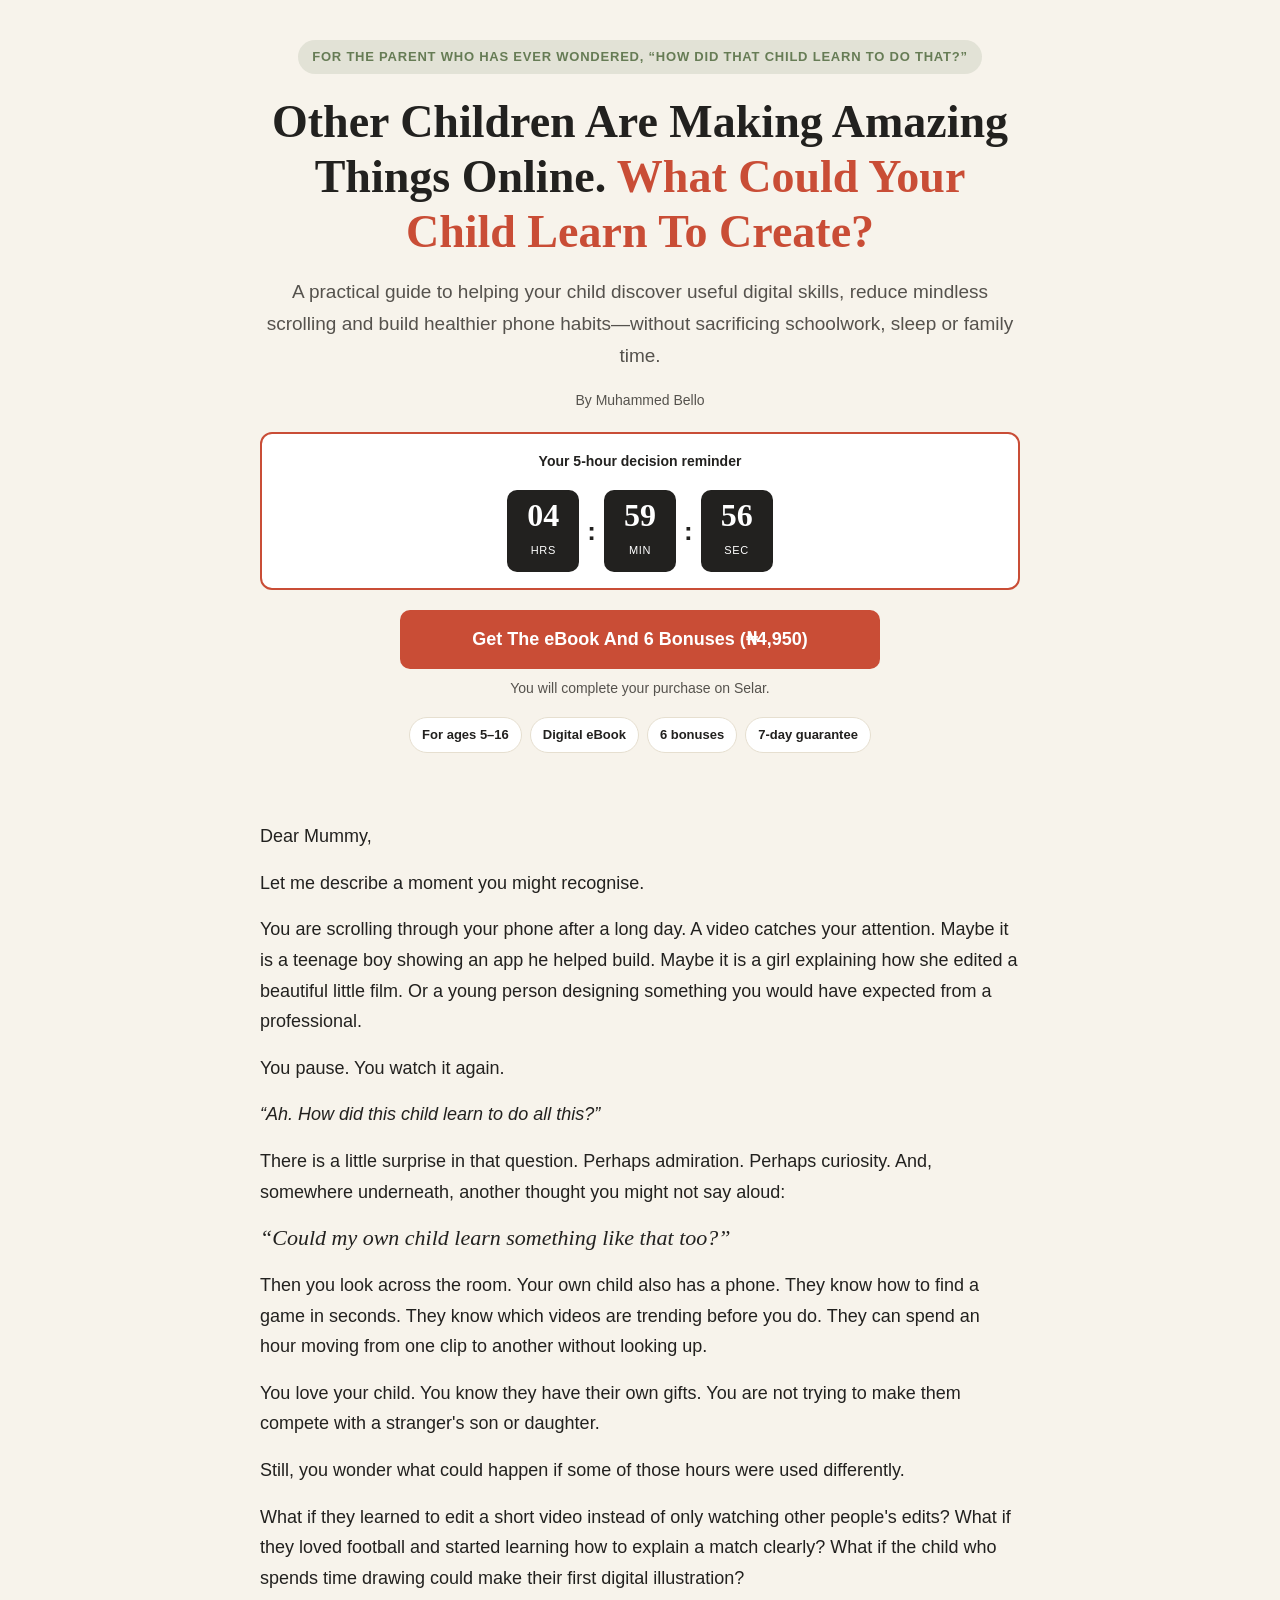
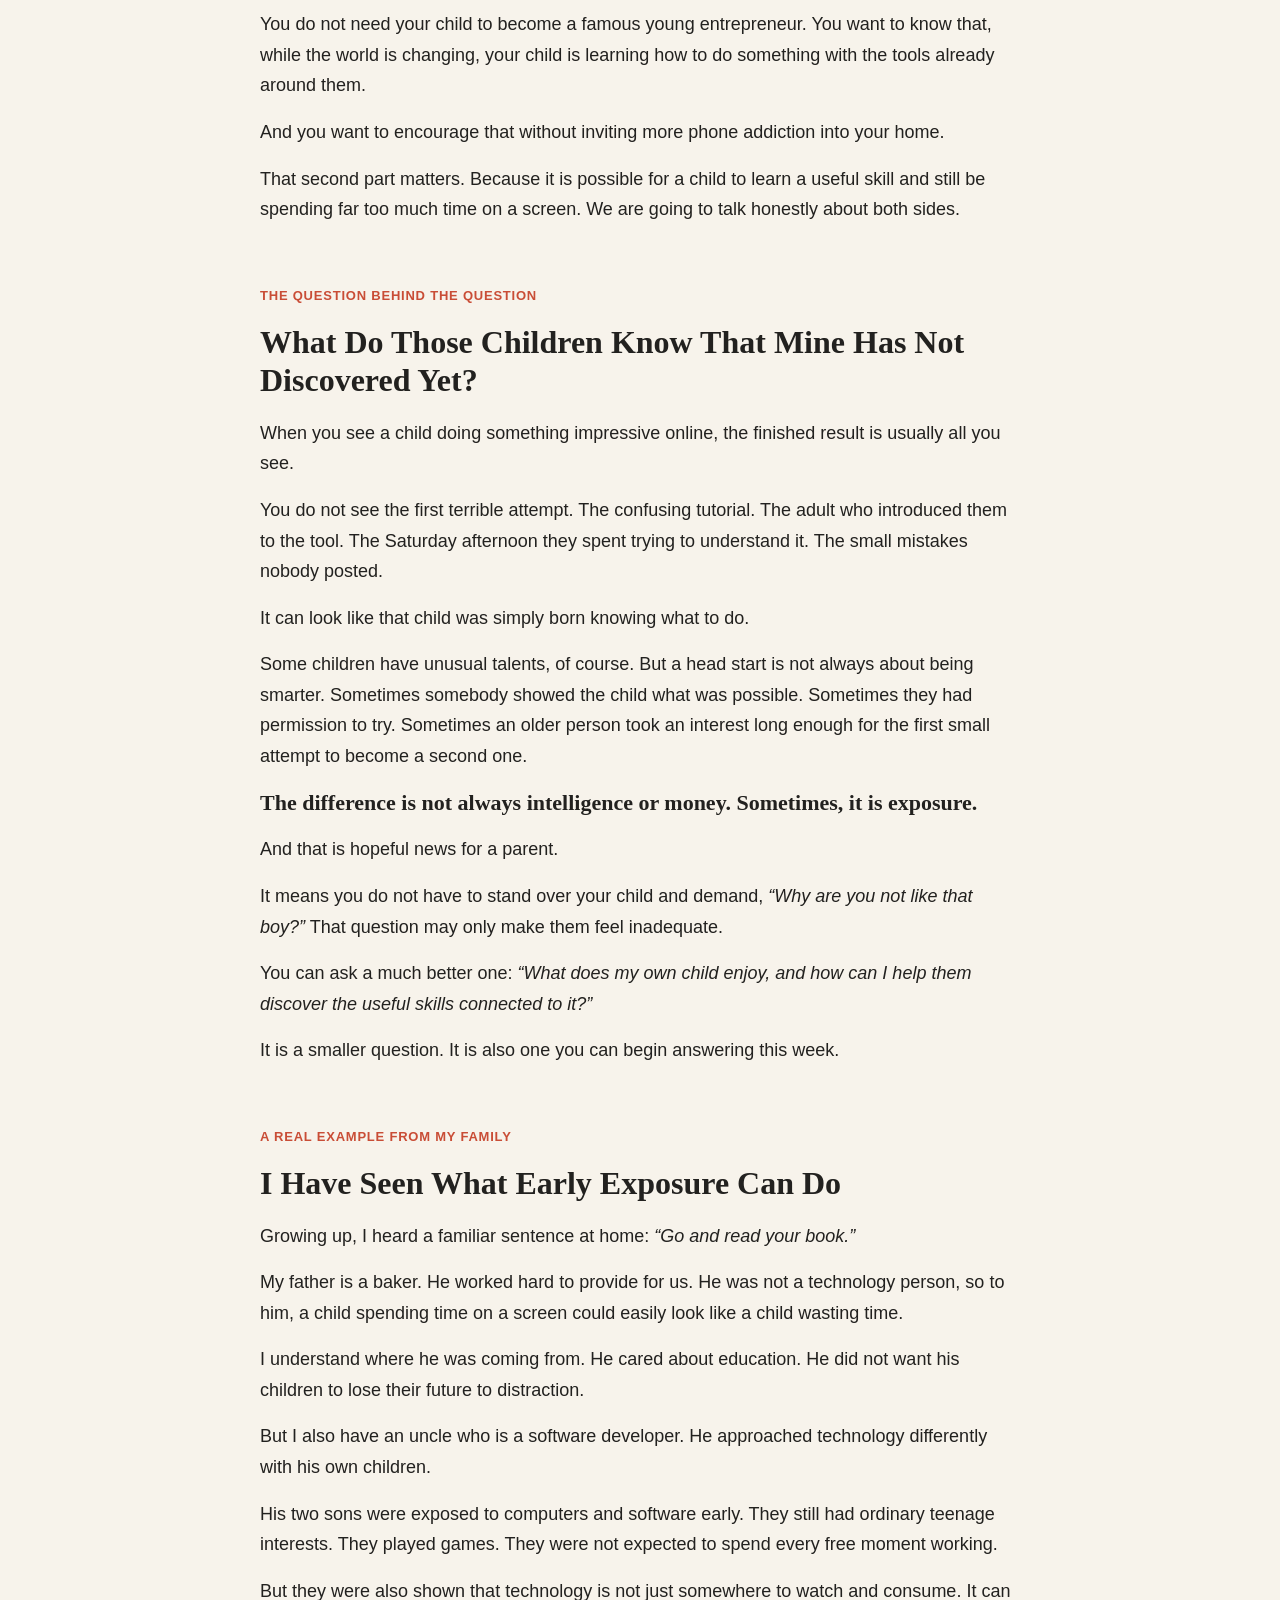
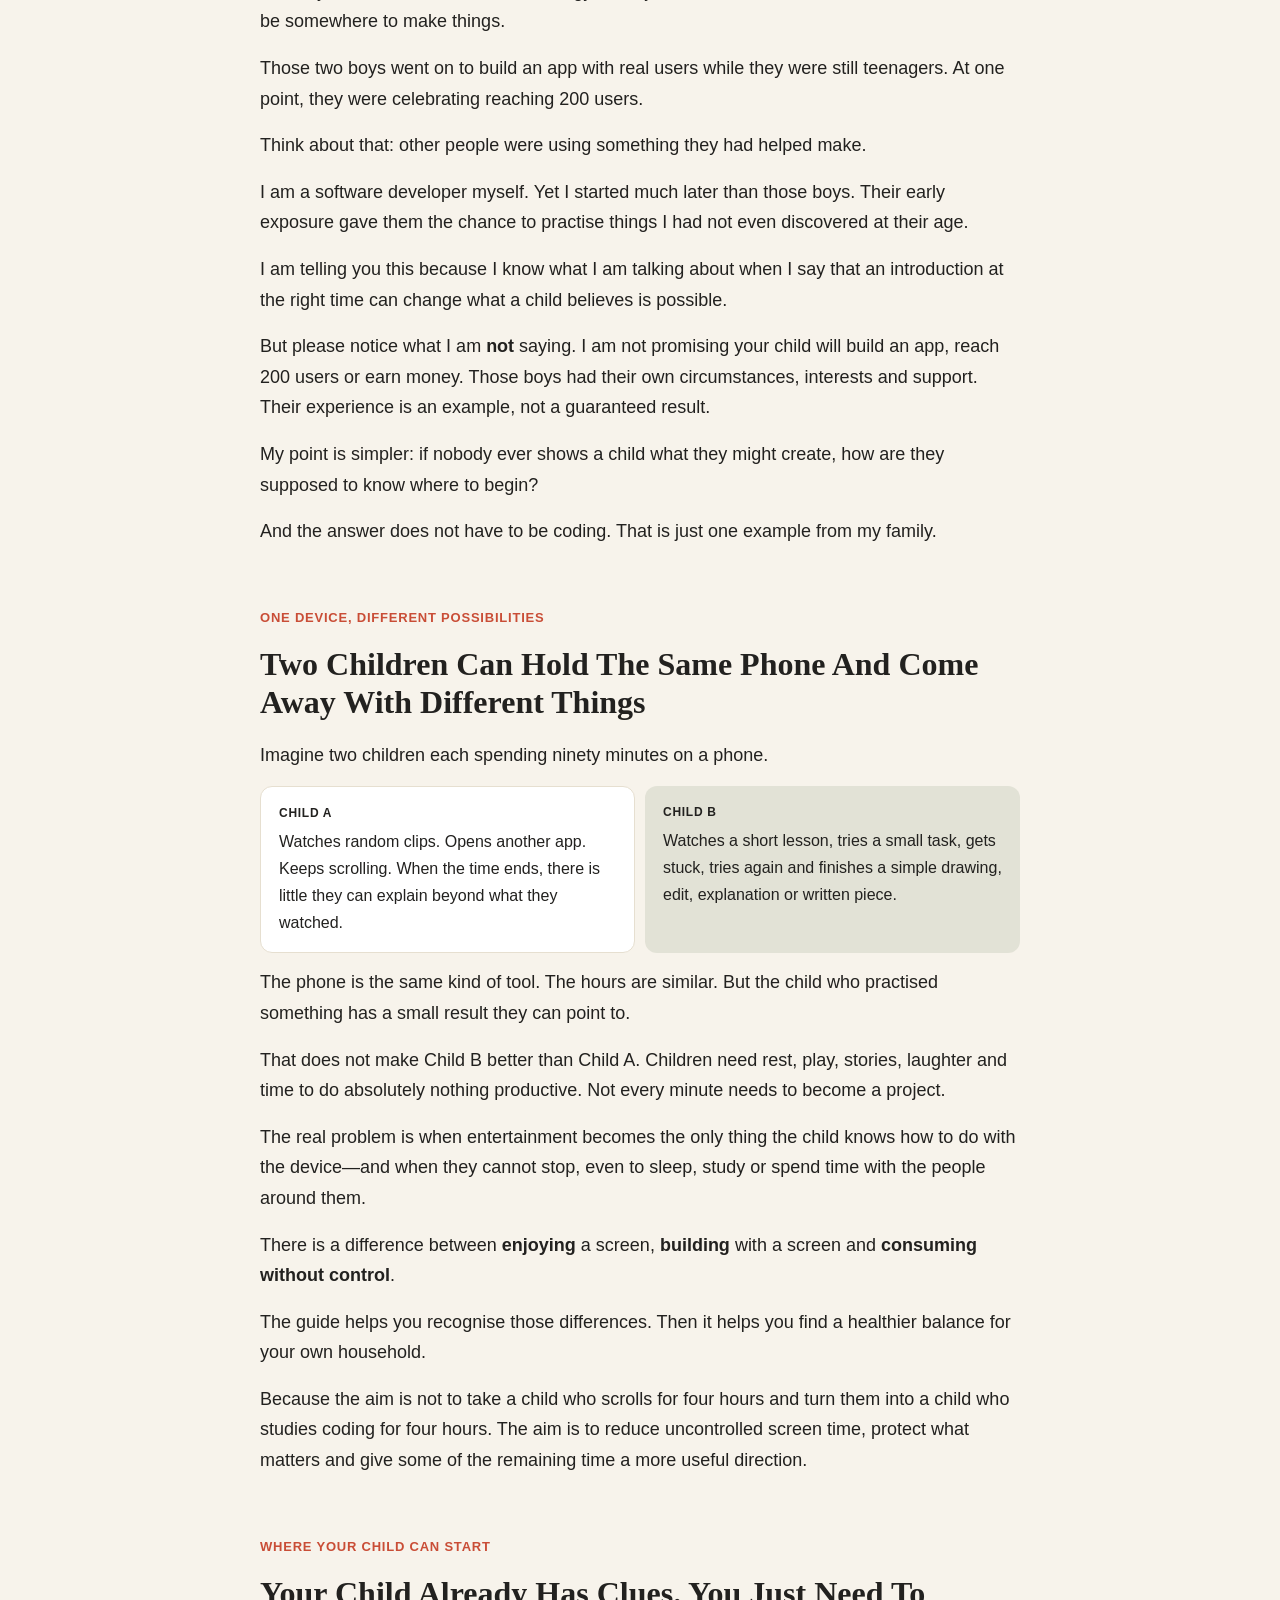
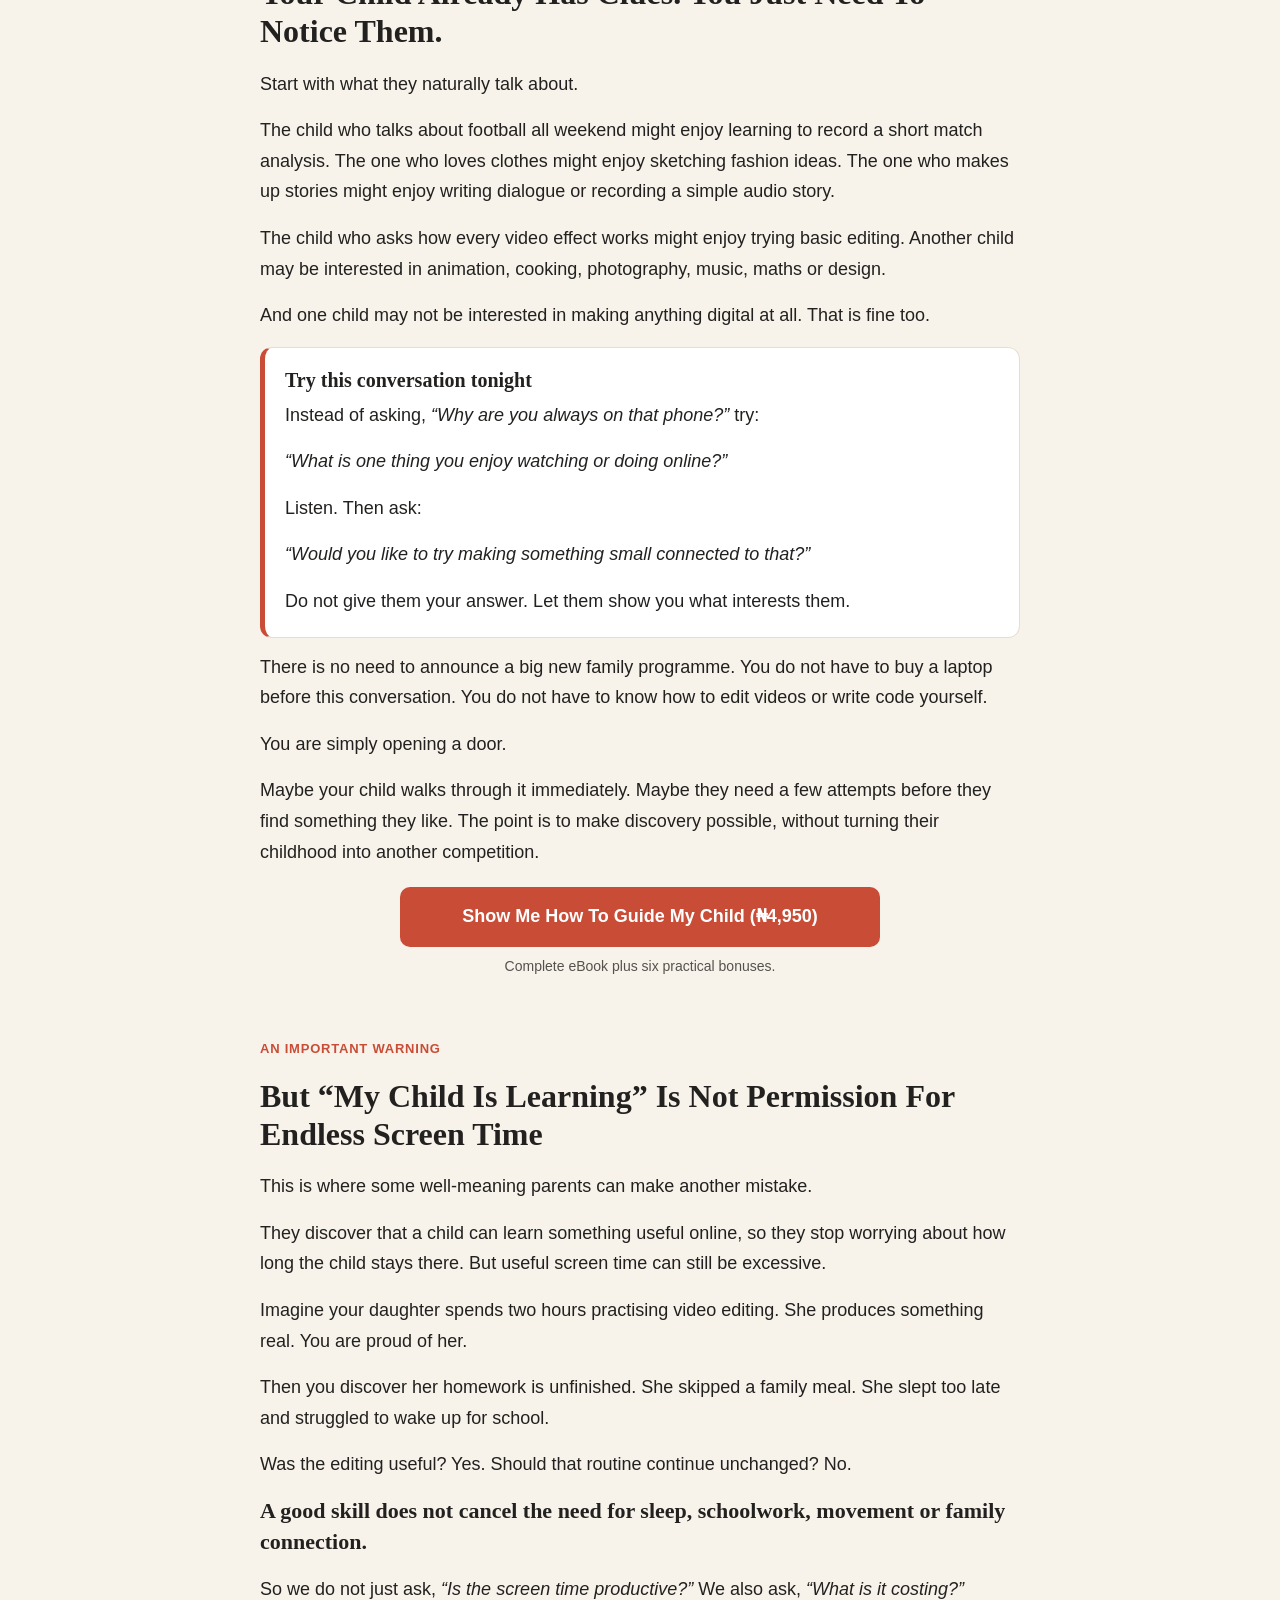
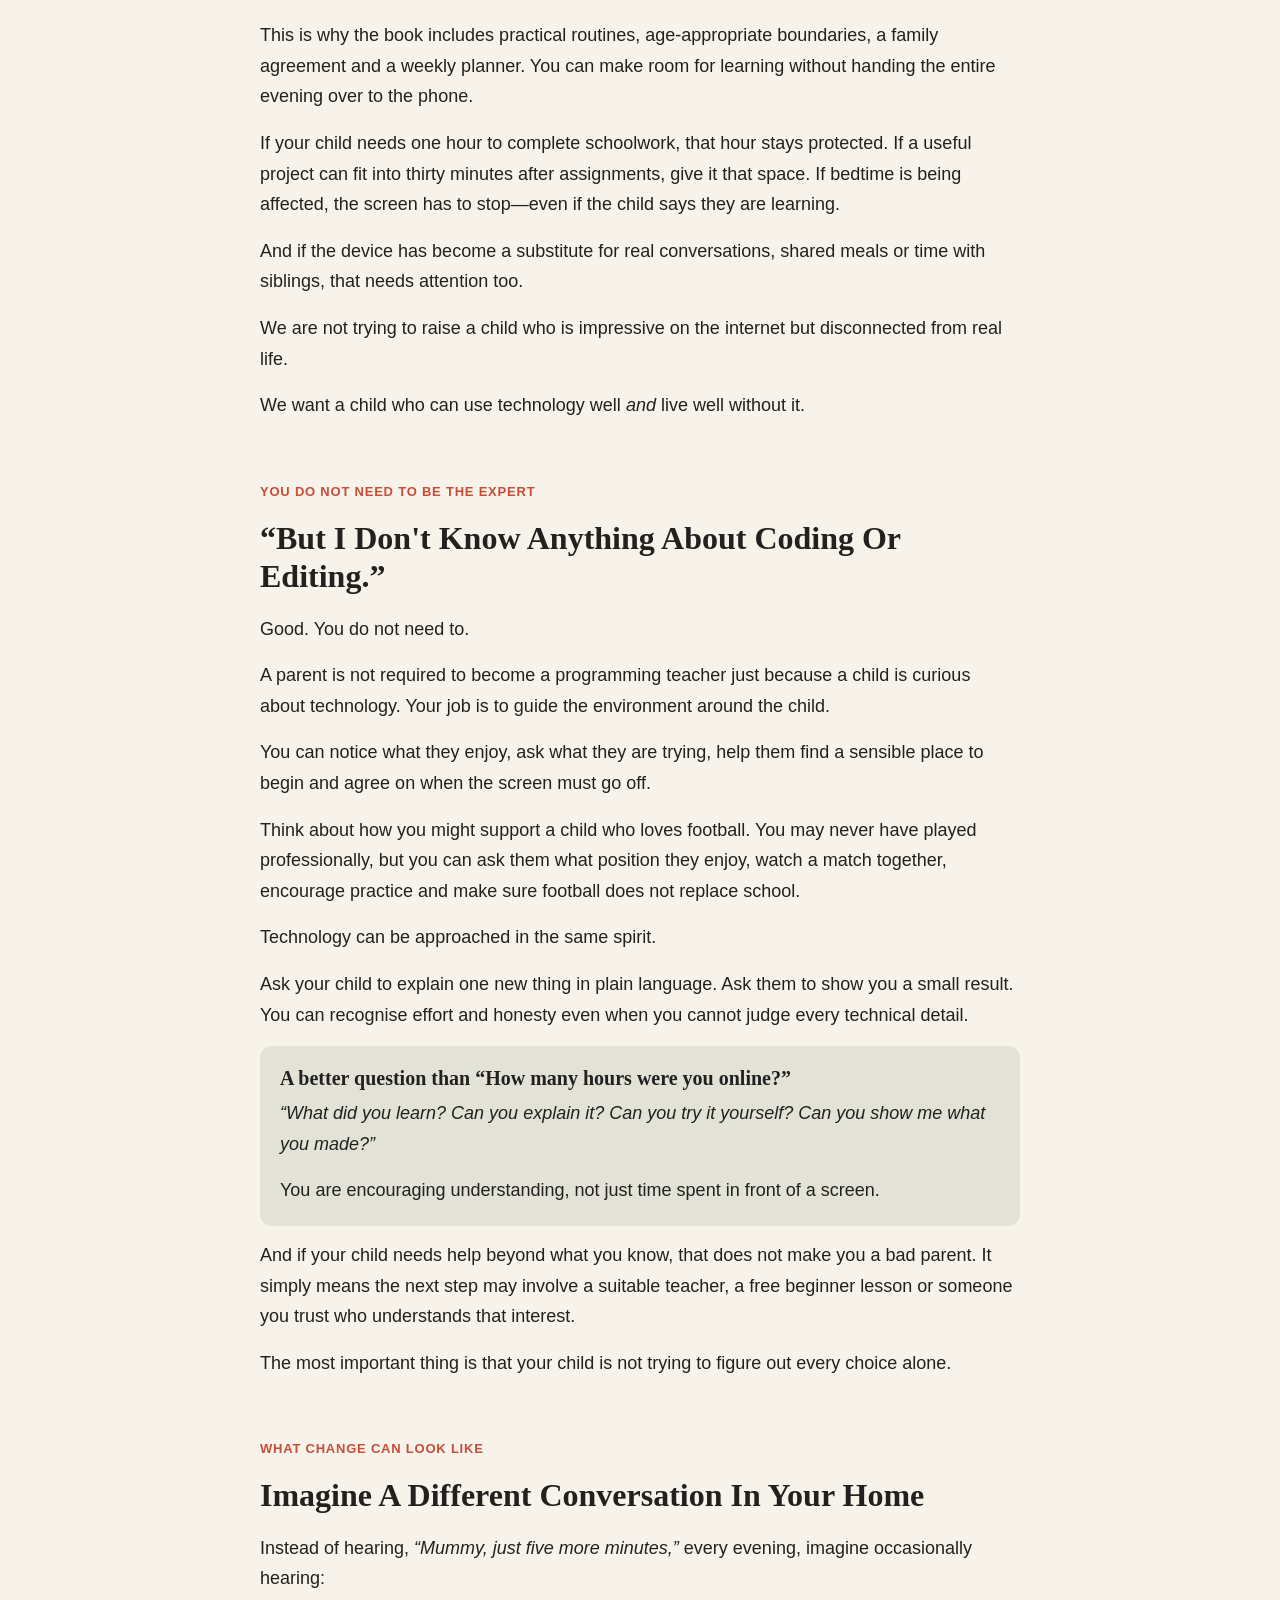
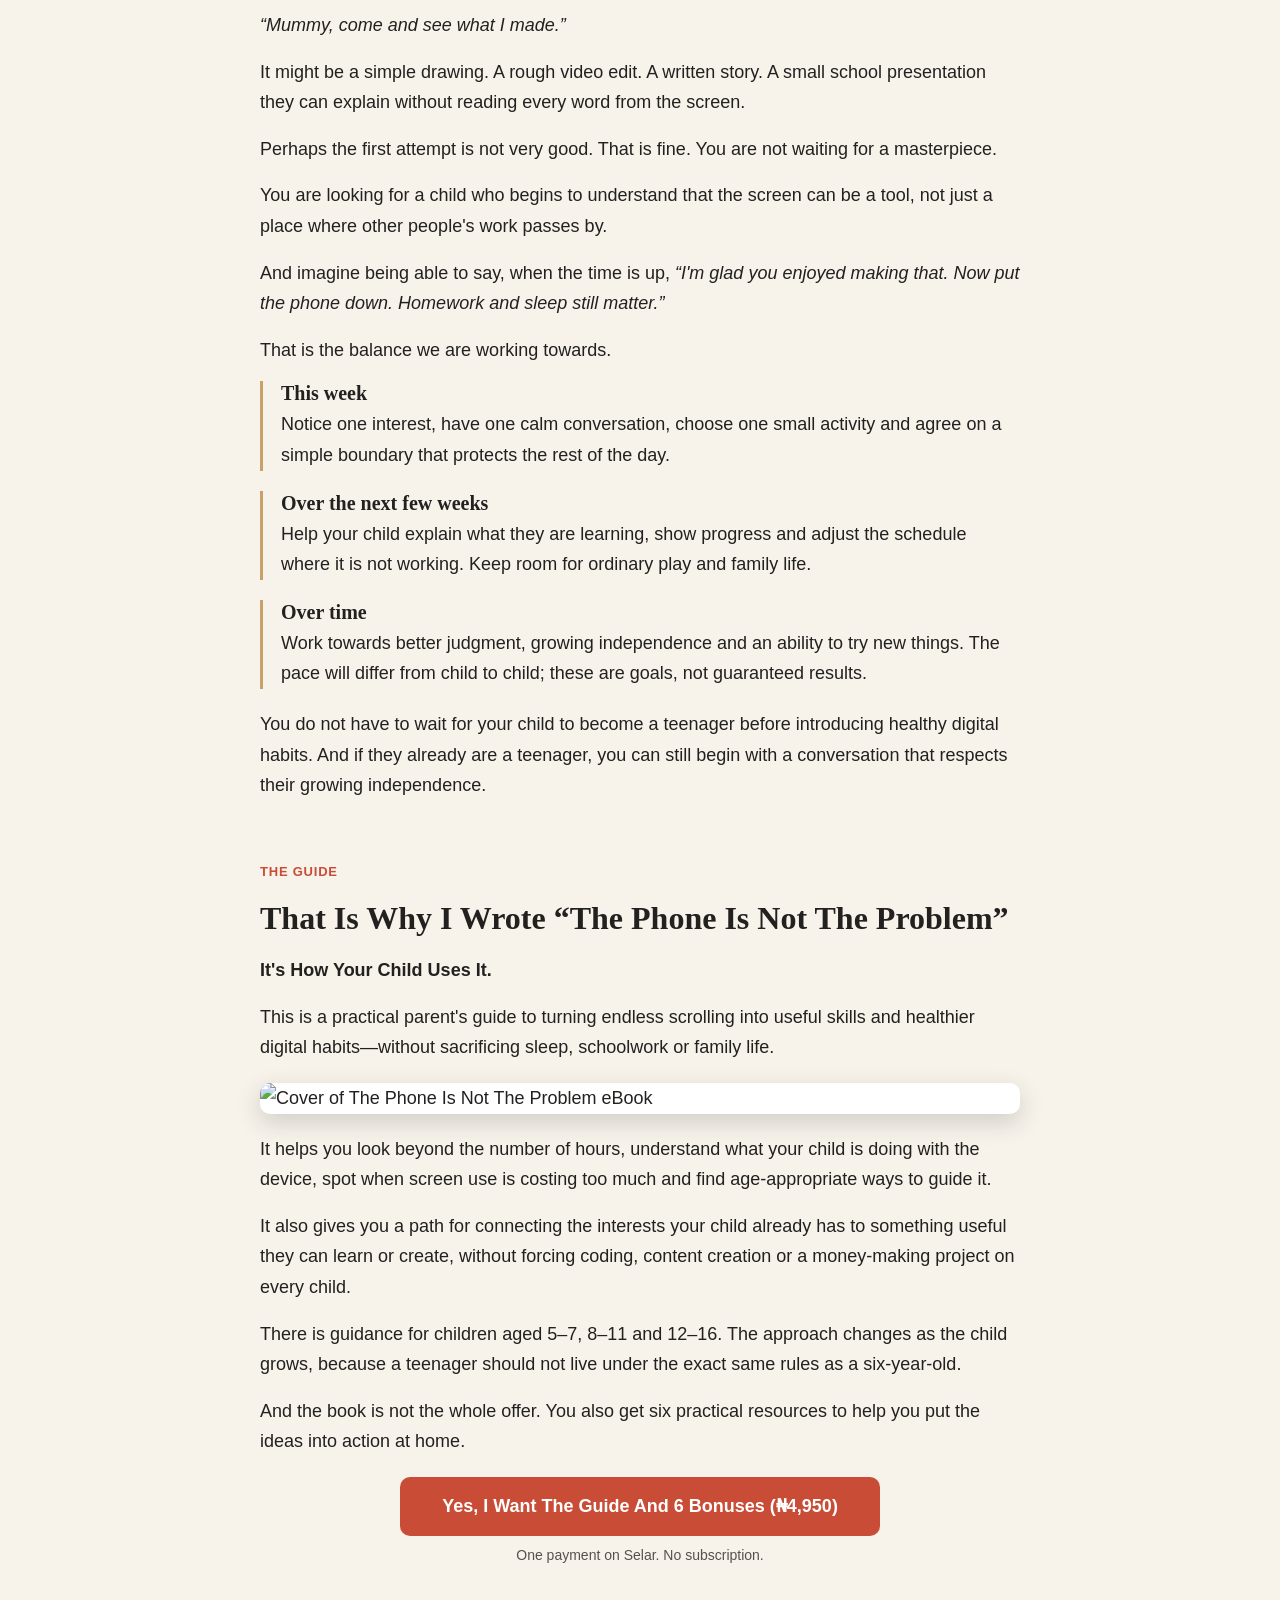
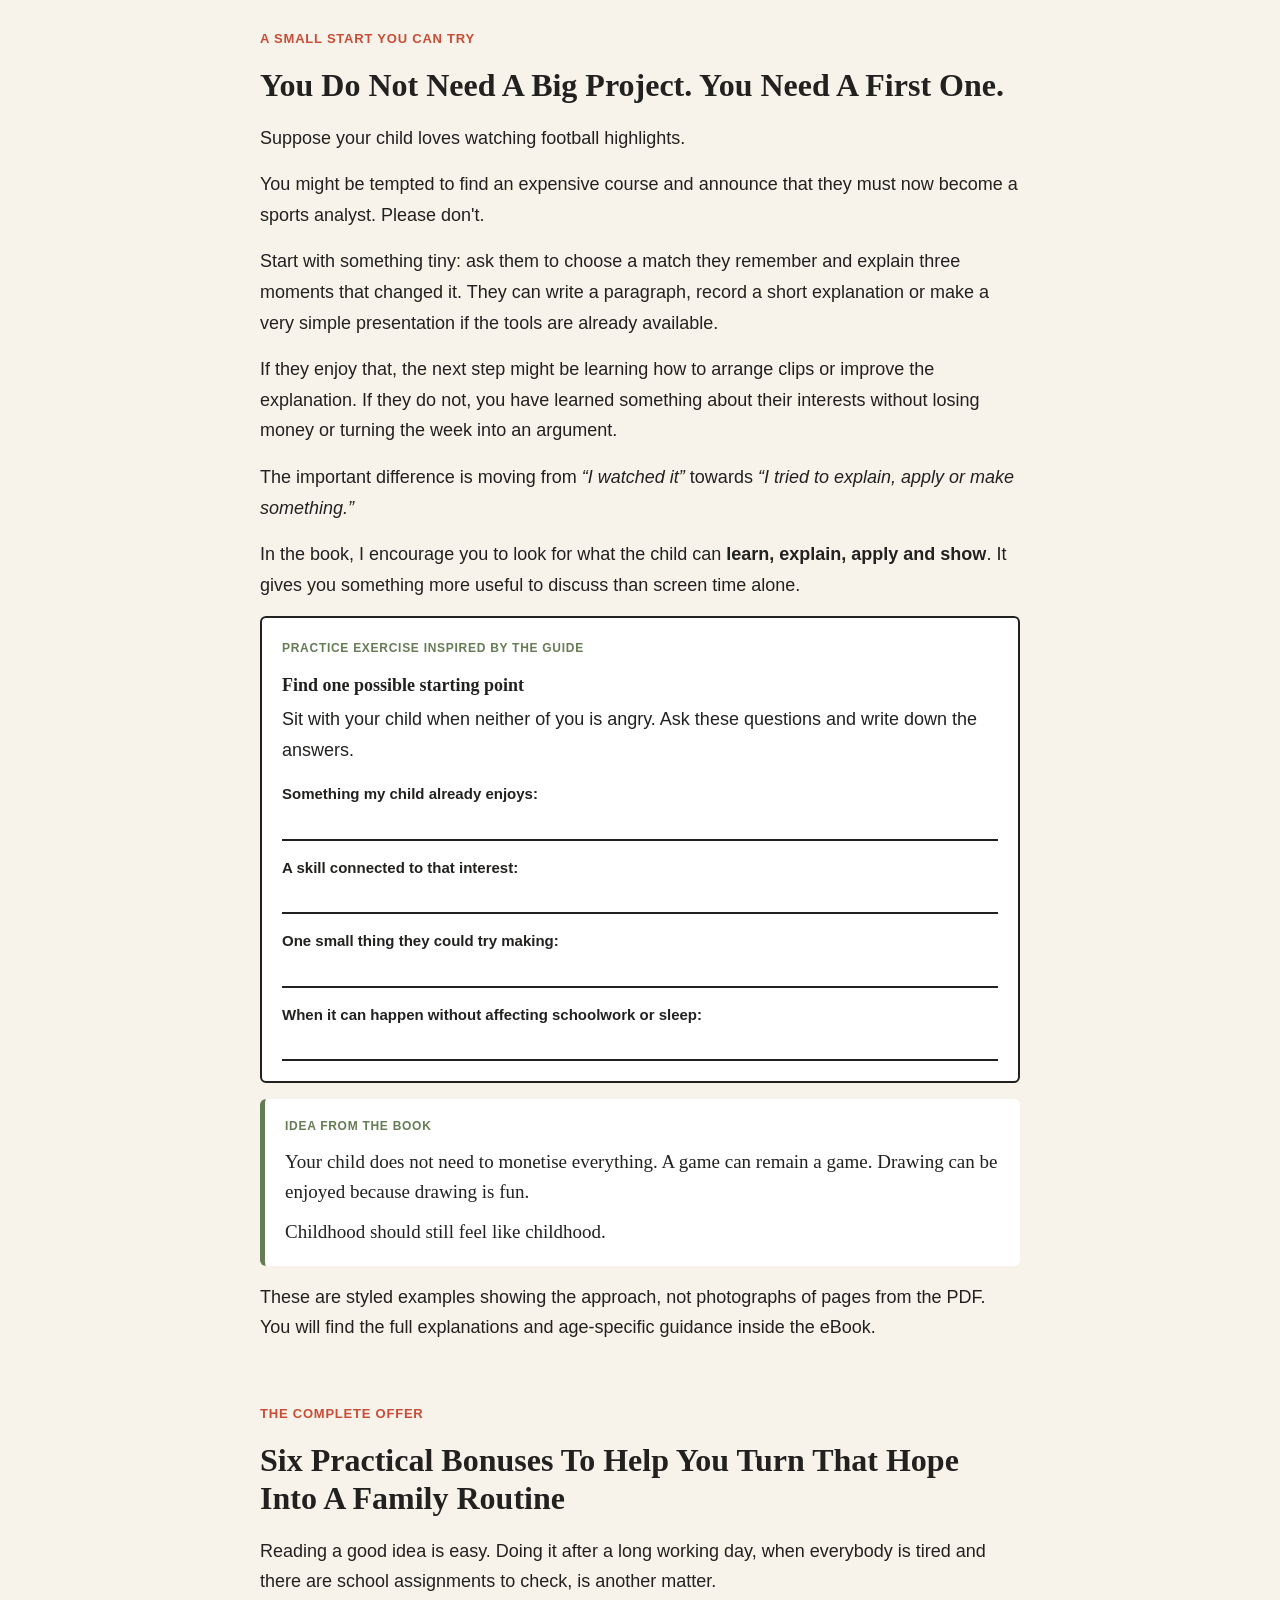
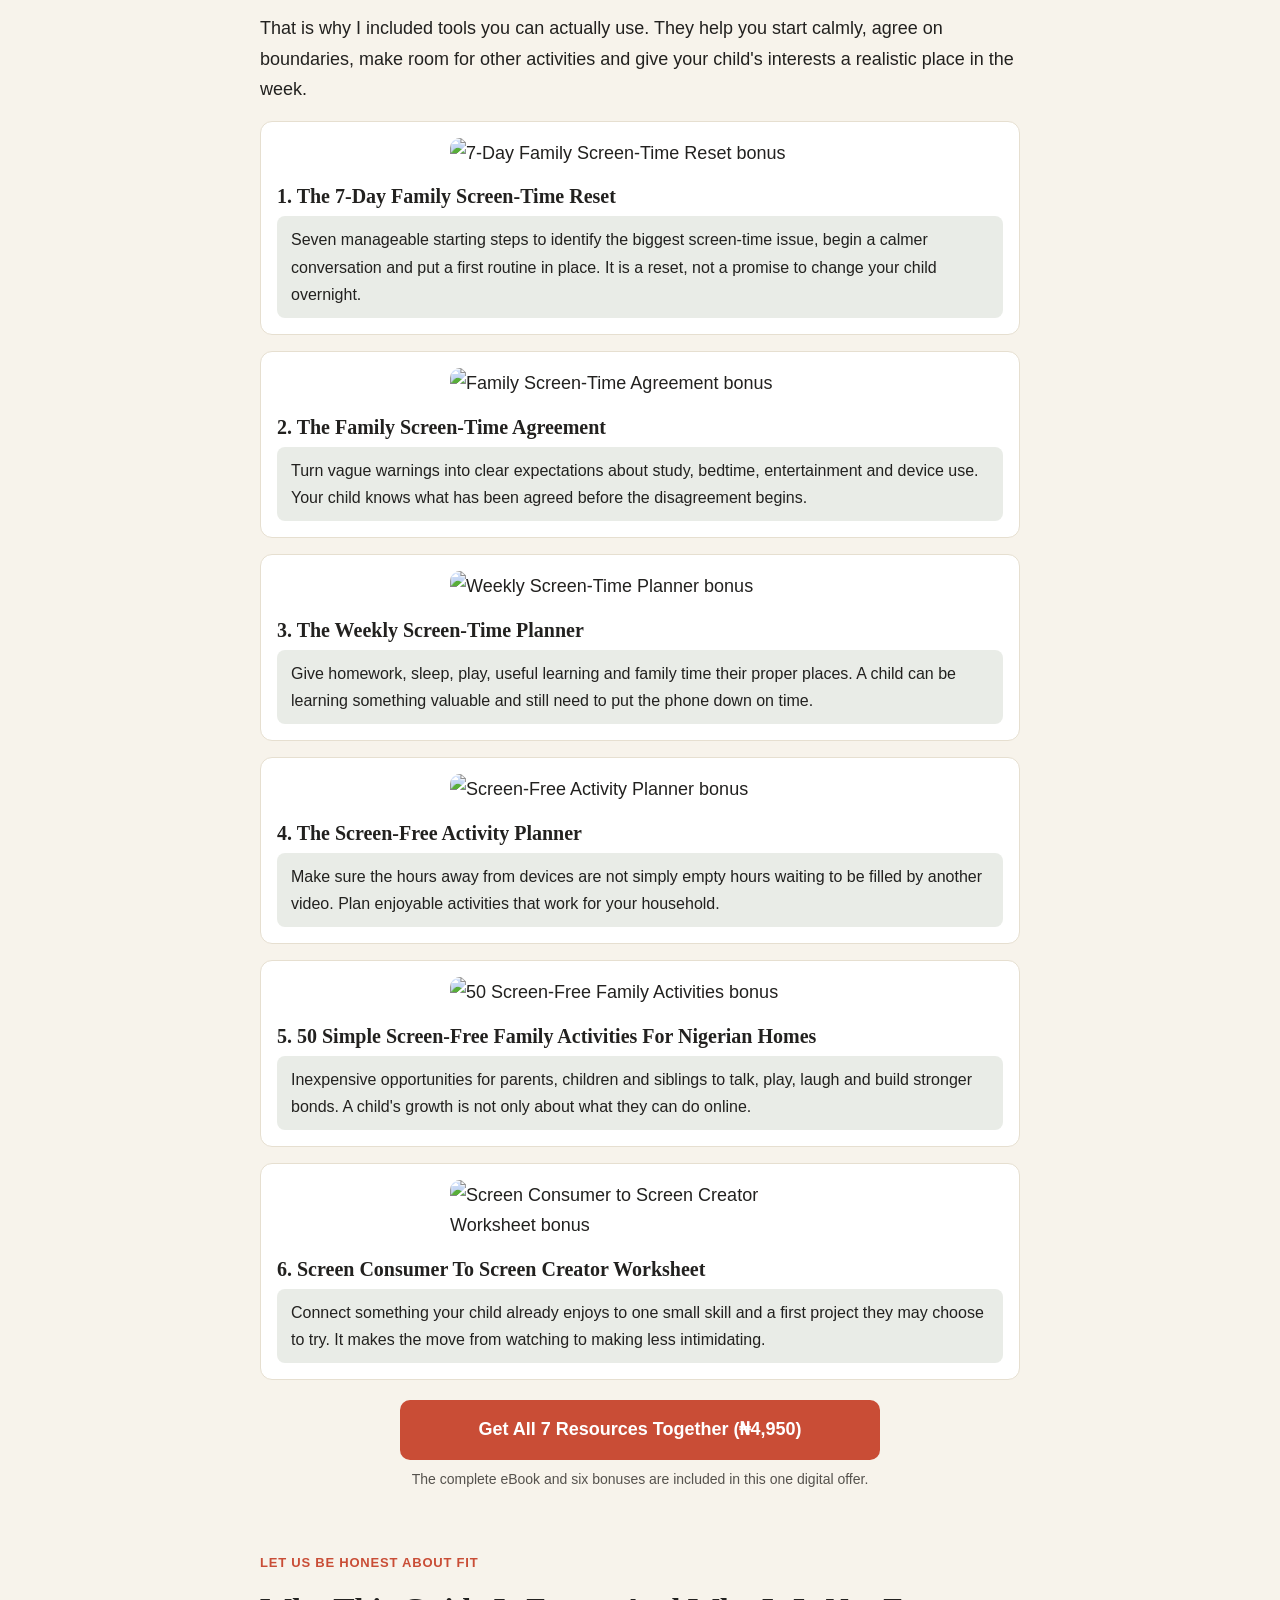
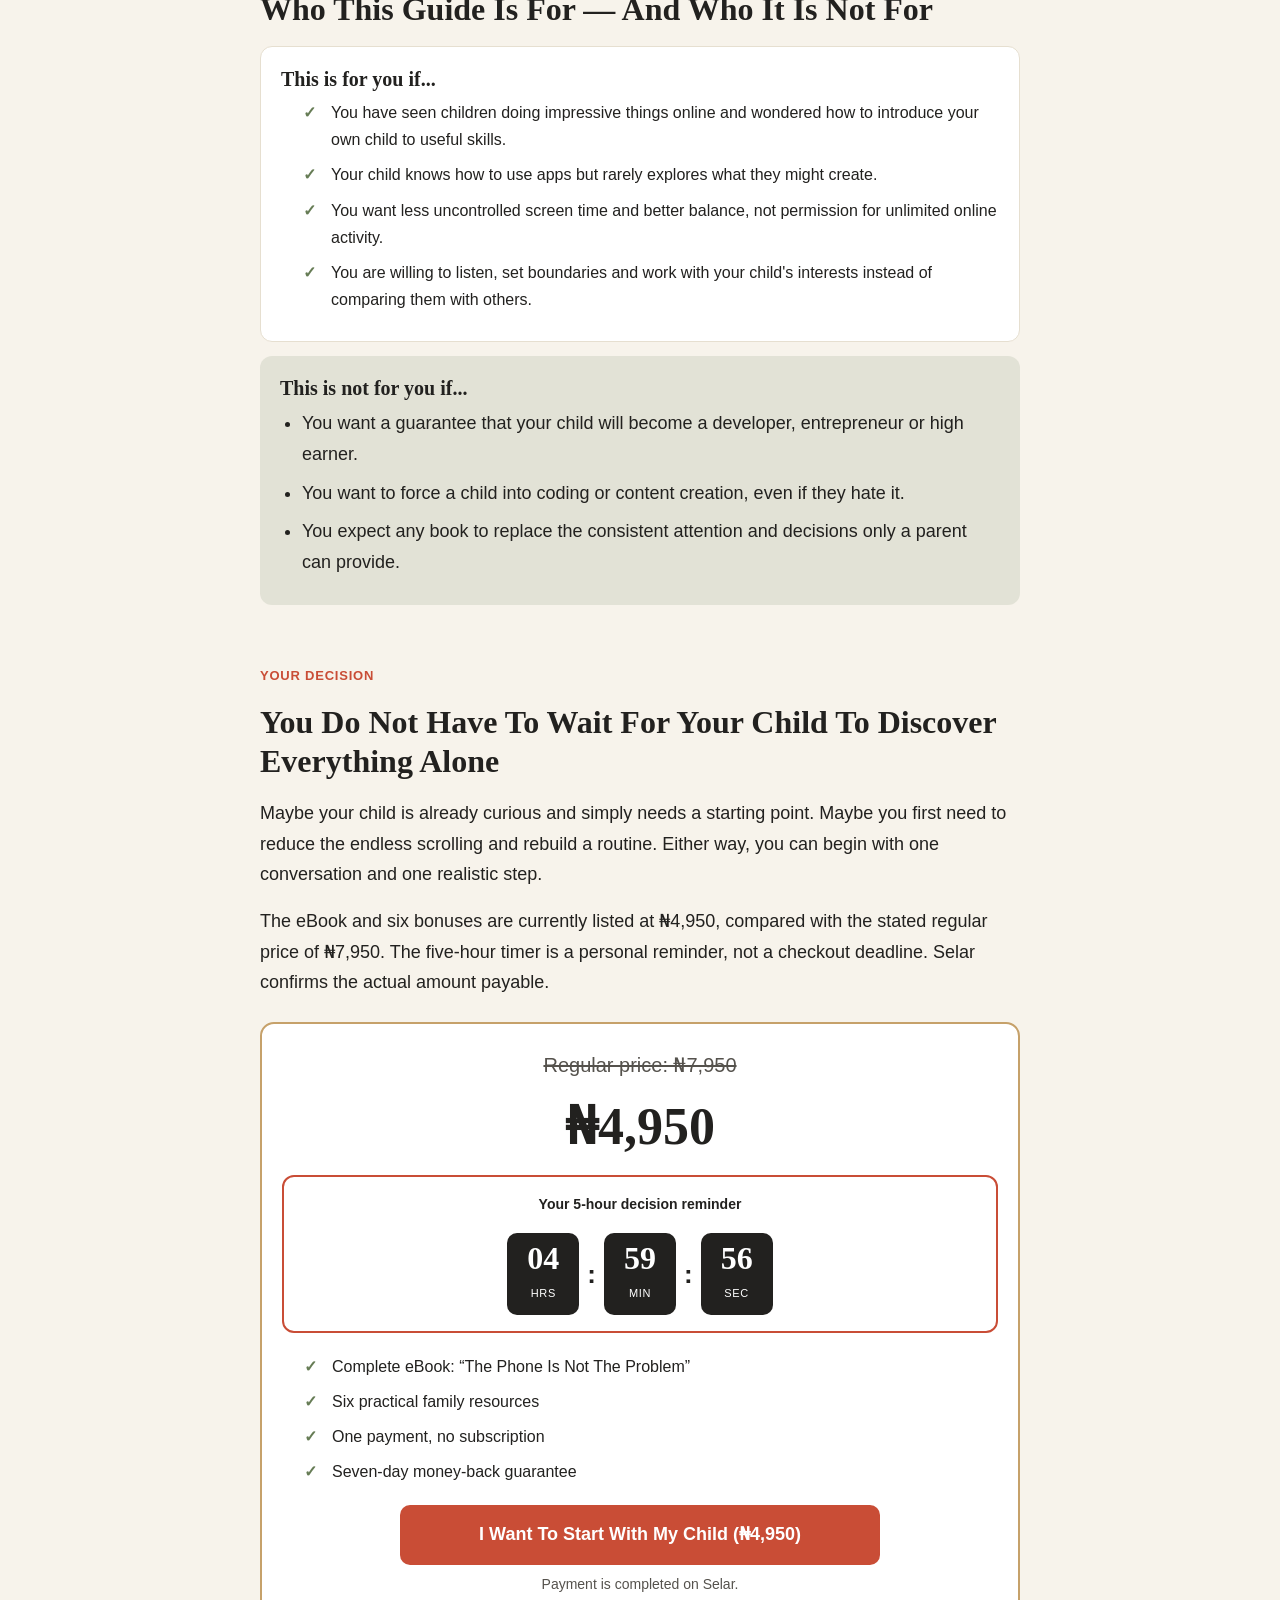
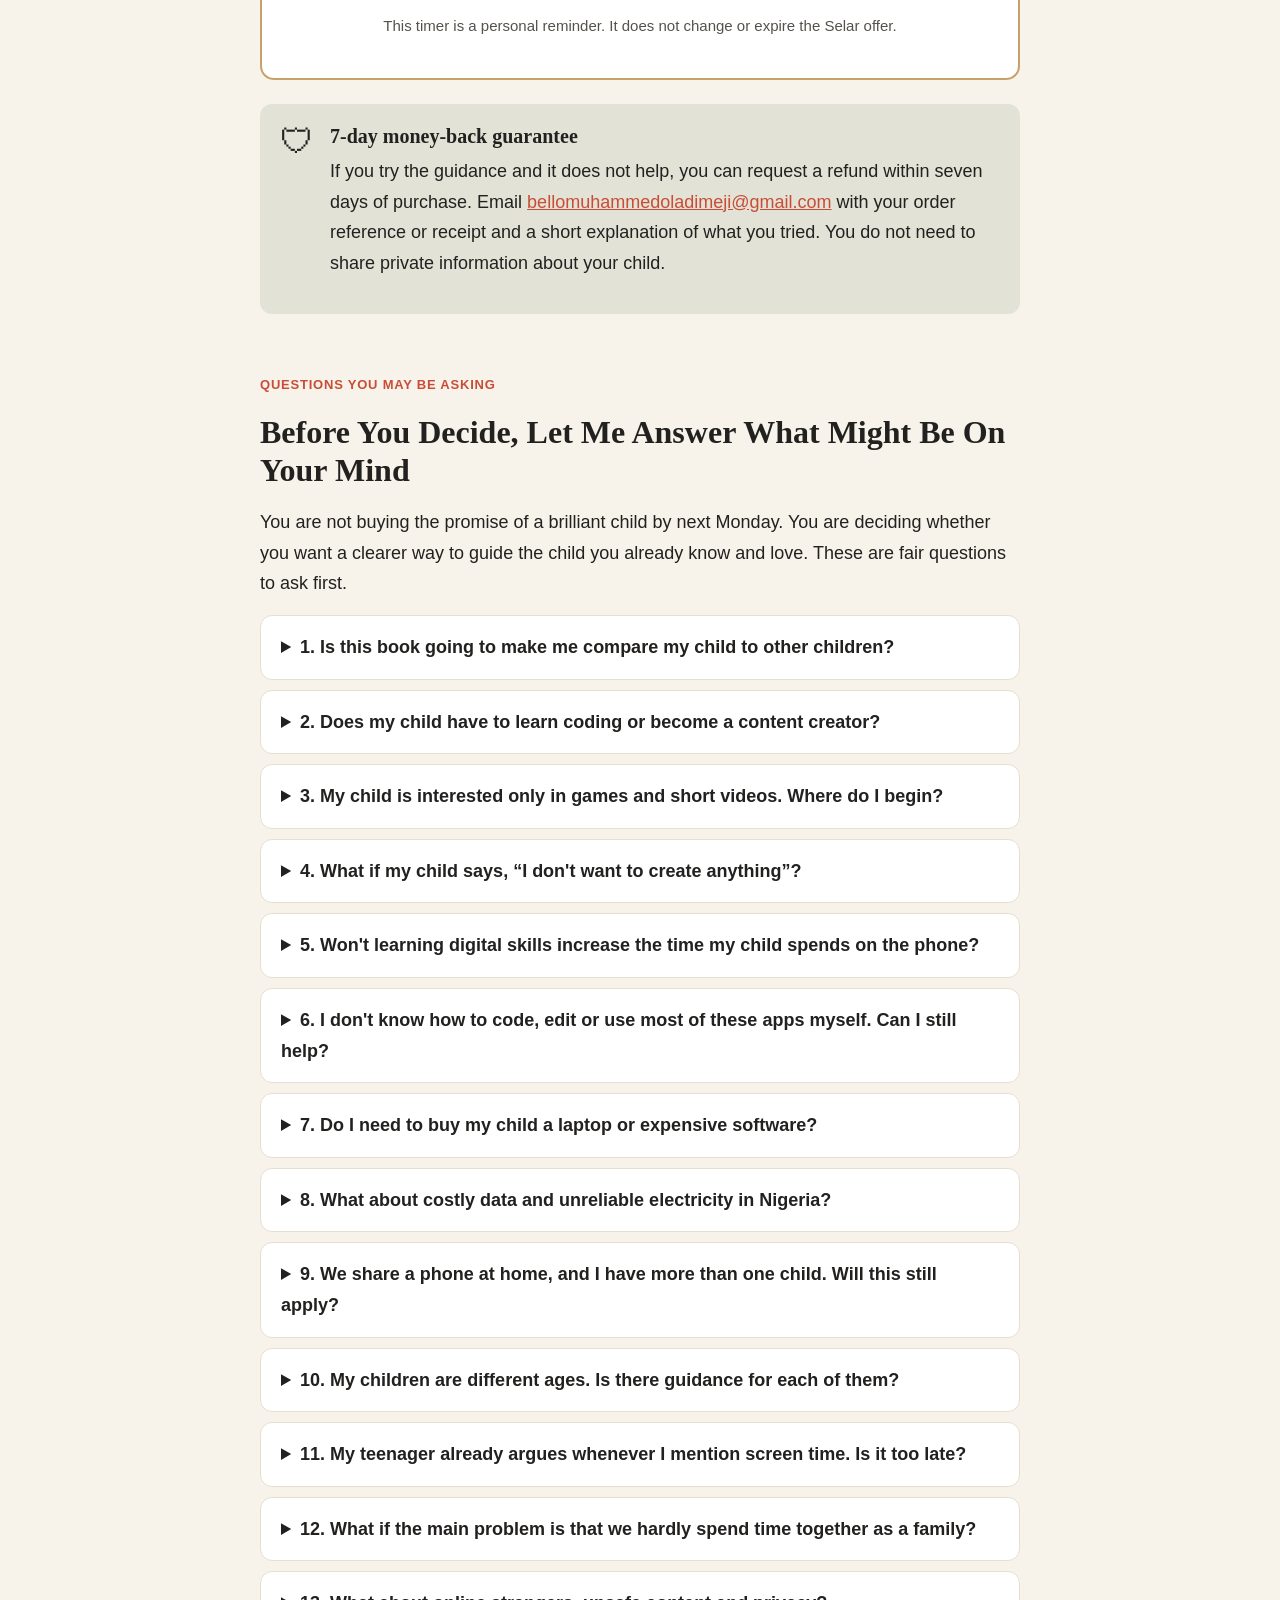
==== screen-time-skills/index.html @ 8d48f895 "Add creative-skills landing page at /screen-time-skills" ====
<!DOCTYPE html>
<html lang="en">
<head>
  <meta charset="utf-8">
  <meta name="viewport" content="width=device-width, initial-scale=1, viewport-fit=cover">
  <meta name="theme-color" content="#F7F3EB">
  <meta name="description" content="Other children are making amazing things online. Discover a practical parent's guide to helping your child explore useful digital skills without sacrificing sleep, schoolwork or family time.">
  <title>What Could Your Child Create? | The Phone Is Not The Problem</title>
  <link rel="stylesheet" href="/screen-time-skills/styles.css">
  <link rel="canonical" href="https://olvarel.store/screen-time-skills">
</head>
<body>
  <main class="pnp">
    <div class="pnp-w">

<header class="pnp-hero">
  <span class="pnp-eye">FOR THE PARENT WHO HAS EVER WONDERED, “HOW DID THAT CHILD LEARN TO DO THAT?”</span>
  <h1>Other Children Are Making Amazing Things Online. <span class="pnp-hl">What Could Your Child Learn To Create?</span></h1>
  <p class="pnp-sub">A practical guide to helping your child discover useful digital skills, reduce mindless scrolling and build healthier phone habits—without sacrificing schoolwork, sleep or family time.</p>
  <p class="pnp-by">By Muhammed Bello</p>
  <div class="pnp-tb">
    <p class="pnp-tl" data-pnp-lab>Your 5-hour decision reminder</p>
    <div class="pnp-segs"><div class="pnp-seg"><b data-pnp-h>05</b><span>HRS</span></div><span class="pnp-col">:</span><div class="pnp-seg"><b data-pnp-m>00</b><span>MIN</span></div><span class="pnp-col">:</span><div class="pnp-seg"><b data-pnp-s>00</b><span>SEC</span></div></div>
  </div>
  <a class="pnp-btn" data-pnp-btn href="https://selar.com/3j768222s7">Get The eBook And 6 Bonuses (₦4,950)</a>
  <p class="pnp-small">You will complete your purchase on Selar.</p>
  <div class="pnp-chips"><span>For ages 5–16</span><span>Digital eBook</span><span>6 bonuses</span><span>7-day guarantee</span></div>
</header>

<section class="pnp-sec">
  <p>Dear Mummy,</p>
  <p>Let me describe a moment you might recognise.</p>
  <p>You are scrolling through your phone after a long day. A video catches your attention. Maybe it is a teenage boy showing an app he helped build. Maybe it is a girl explaining how she edited a beautiful little film. Or a young person designing something you would have expected from a professional.</p>
  <p>You pause. You watch it again.</p>
  <p><em>“Ah. How did this child learn to do all this?”</em></p>
  <p>There is a little surprise in that question. Perhaps admiration. Perhaps curiosity. And, somewhere underneath, another thought you might not say aloud:</p>
  <p class="pnp-big"><em>“Could my own child learn something like that too?”</em></p>
  <p>Then you look across the room. Your own child also has a phone. They know how to find a game in seconds. They know which videos are trending before you do. They can spend an hour moving from one clip to another without looking up.</p>
  <p>You love your child. You know they have their own gifts. You are not trying to make them compete with a stranger's son or daughter.</p>
  <p>Still, you wonder what could happen if some of those hours were used differently.</p>
  <p>What if they learned to edit a short video instead of only watching other people's edits? What if they loved football and started learning how to explain a match clearly? What if the child who spends time drawing could make their first digital illustration?</p>
  <p>You do not need your child to become a famous young entrepreneur. You want to know that, while the world is changing, your child is learning how to do something with the tools already around them.</p>
  <p>And you want to encourage that without inviting more phone addiction into your home.</p>
  <p>That second part matters. Because it is possible for a child to learn a useful skill and still be spending far too much time on a screen. We are going to talk honestly about both sides.</p>
</section>

<section class="pnp-sec">
  <p class="pnp-lab">THE QUESTION BEHIND THE QUESTION</p>
  <h2>What Do Those Children Know That Mine Has Not Discovered Yet?</h2>
  <p>When you see a child doing something impressive online, the finished result is usually all you see.</p>
  <p>You do not see the first terrible attempt. The confusing tutorial. The adult who introduced them to the tool. The Saturday afternoon they spent trying to understand it. The small mistakes nobody posted.</p>
  <p>It can look like that child was simply born knowing what to do.</p>
  <p>Some children have unusual talents, of course. But a head start is not always about being smarter. Sometimes somebody showed the child what was possible. Sometimes they had permission to try. Sometimes an older person took an interest long enough for the first small attempt to become a second one.</p>
  <p class="pnp-big"><strong>The difference is not always intelligence or money. Sometimes, it is exposure.</strong></p>
  <p>And that is hopeful news for a parent.</p>
  <p>It means you do not have to stand over your child and demand, <em>“Why are you not like that boy?”</em> That question may only make them feel inadequate.</p>
  <p>You can ask a much better one: <em>“What does my own child enjoy, and how can I help them discover the useful skills connected to it?”</em></p>
  <p>It is a smaller question. It is also one you can begin answering this week.</p>
</section>

<section class="pnp-sec">
  <p class="pnp-lab">A REAL EXAMPLE FROM MY FAMILY</p>
  <h2>I Have Seen What Early Exposure Can Do</h2>
  <p>Growing up, I heard a familiar sentence at home: <em>“Go and read your book.”</em></p>
  <p>My father is a baker. He worked hard to provide for us. He was not a technology person, so to him, a child spending time on a screen could easily look like a child wasting time.</p>
  <p>I understand where he was coming from. He cared about education. He did not want his children to lose their future to distraction.</p>
  <p>But I also have an uncle who is a software developer. He approached technology differently with his own children.</p>
  <p>His two sons were exposed to computers and software early. They still had ordinary teenage interests. They played games. They were not expected to spend every free moment working.</p>
  <p>But they were also shown that technology is not just somewhere to watch and consume. It can be somewhere to make things.</p>
  <p>Those two boys went on to build an app with real users while they were still teenagers. At one point, they were celebrating reaching 200 users.</p>
  <p>Think about that: other people were using something they had helped make.</p>
  <p>I am a software developer myself. Yet I started much later than those boys. Their early exposure gave them the chance to practise things I had not even discovered at their age.</p>
  <p>I am telling you this because I know what I am talking about when I say that an introduction at the right time can change what a child believes is possible.</p>
  <p>But please notice what I am <strong>not</strong> saying. I am not promising your child will build an app, reach 200 users or earn money. Those boys had their own circumstances, interests and support. Their experience is an example, not a guaranteed result.</p>
  <p>My point is simpler: if nobody ever shows a child what they might create, how are they supposed to know where to begin?</p>
  <p>And the answer does not have to be coding. That is just one example from my family.</p>
</section>

<section class="pnp-sec">
  <p class="pnp-lab">ONE DEVICE, DIFFERENT POSSIBILITIES</p>
  <h2>Two Children Can Hold The Same Phone And Come Away With Different Things</h2>
  <p>Imagine two children each spending ninety minutes on a phone.</p>
  <div class="pnp-ba">
    <div class="pnp-b"><b>CHILD A</b>Watches random clips. Opens another app. Keeps scrolling. When the time ends, there is little they can explain beyond what they watched.</div>
    <div class="pnp-a"><b>CHILD B</b>Watches a short lesson, tries a small task, gets stuck, tries again and finishes a simple drawing, edit, explanation or written piece.</div>
  </div>
  <p>The phone is the same kind of tool. The hours are similar. But the child who practised something has a small result they can point to.</p>
  <p>That does not make Child B better than Child A. Children need rest, play, stories, laughter and time to do absolutely nothing productive. Not every minute needs to become a project.</p>
  <p>The real problem is when entertainment becomes the only thing the child knows how to do with the device—and when they cannot stop, even to sleep, study or spend time with the people around them.</p>
  <p>There is a difference between <strong>enjoying</strong> a screen, <strong>building</strong> with a screen and <strong>consuming without control</strong>.</p>
  <p>The guide helps you recognise those differences. Then it helps you find a healthier balance for your own household.</p>
  <p>Because the aim is not to take a child who scrolls for four hours and turn them into a child who studies coding for four hours. The aim is to reduce uncontrolled screen time, protect what matters and give some of the remaining time a more useful direction.</p>
</section>

<section class="pnp-sec">
  <p class="pnp-lab">WHERE YOUR CHILD CAN START</p>
  <h2>Your Child Already Has Clues. You Just Need To Notice Them.</h2>
  <p>Start with what they naturally talk about.</p>
  <p>The child who talks about football all weekend might enjoy learning to record a short match analysis. The one who loves clothes might enjoy sketching fashion ideas. The one who makes up stories might enjoy writing dialogue or recording a simple audio story.</p>
  <p>The child who asks how every video effect works might enjoy trying basic editing. Another child may be interested in animation, cooking, photography, music, maths or design.</p>
  <p>And one child may not be interested in making anything digital at all. That is fine too.</p>
  <div class="pnp-card pnp-x">
    <h3>Try this conversation tonight</h3>
    <p>Instead of asking, <em>“Why are you always on that phone?”</em> try:</p>
    <p><em>“What is one thing you enjoy watching or doing online?”</em></p>
    <p>Listen. Then ask:</p>
    <p><em>“Would you like to try making something small connected to that?”</em></p>
    <p>Do not give them your answer. Let them show you what interests them.</p>
  </div>
  <p>There is no need to announce a big new family programme. You do not have to buy a laptop before this conversation. You do not have to know how to edit videos or write code yourself.</p>
  <p>You are simply opening a door.</p>
  <p>Maybe your child walks through it immediately. Maybe they need a few attempts before they find something they like. The point is to make discovery possible, without turning their childhood into another competition.</p>
  <a class="pnp-btn" data-pnp-btn href="https://selar.com/3j768222s7">Show Me How To Guide My Child (₦4,950)</a>
  <p class="pnp-small">Complete eBook plus six practical bonuses.</p>
</section>

<section class="pnp-sec">
  <p class="pnp-lab">AN IMPORTANT WARNING</p>
  <h2>But “My Child Is Learning” Is Not Permission For Endless Screen Time</h2>
  <p>This is where some well-meaning parents can make another mistake.</p>
  <p>They discover that a child can learn something useful online, so they stop worrying about how long the child stays there. But useful screen time can still be excessive.</p>
  <p>Imagine your daughter spends two hours practising video editing. She produces something real. You are proud of her.</p>
  <p>Then you discover her homework is unfinished. She skipped a family meal. She slept too late and struggled to wake up for school.</p>
  <p>Was the editing useful? Yes. Should that routine continue unchanged? No.</p>
  <p class="pnp-big"><strong>A good skill does not cancel the need for sleep, schoolwork, movement or family connection.</strong></p>
  <p>So we do not just ask, <em>“Is the screen time productive?”</em> We also ask, <em>“What is it costing?”</em></p>
  <p>This is why the book includes practical routines, age-appropriate boundaries, a family agreement and a weekly planner. You can make room for learning without handing the entire evening over to the phone.</p>
  <p>If your child needs one hour to complete schoolwork, that hour stays protected. If a useful project can fit into thirty minutes after assignments, give it that space. If bedtime is being affected, the screen has to stop—even if the child says they are learning.</p>
  <p>And if the device has become a substitute for real conversations, shared meals or time with siblings, that needs attention too.</p>
  <p>We are not trying to raise a child who is impressive on the internet but disconnected from real life.</p>
  <p>We want a child who can use technology well <em>and</em> live well without it.</p>
</section>

<section class="pnp-sec">
  <p class="pnp-lab">YOU DO NOT NEED TO BE THE EXPERT</p>
  <h2>“But I Don't Know Anything About Coding Or Editing.”</h2>
  <p>Good. You do not need to.</p>
  <p>A parent is not required to become a programming teacher just because a child is curious about technology. Your job is to guide the environment around the child.</p>
  <p>You can notice what they enjoy, ask what they are trying, help them find a sensible place to begin and agree on when the screen must go off.</p>
  <p>Think about how you might support a child who loves football. You may never have played professionally, but you can ask them what position they enjoy, watch a match together, encourage practice and make sure football does not replace school.</p>
  <p>Technology can be approached in the same spirit.</p>
  <p>Ask your child to explain one new thing in plain language. Ask them to show you a small result. You can recognise effort and honesty even when you cannot judge every technical detail.</p>
  <div class="pnp-sage">
    <h3>A better question than “How many hours were you online?”</h3>
    <p><em>“What did you learn? Can you explain it? Can you try it yourself? Can you show me what you made?”</em></p>
    <p>You are encouraging understanding, not just time spent in front of a screen.</p>
  </div>
  <p>And if your child needs help beyond what you know, that does not make you a bad parent. It simply means the next step may involve a suitable teacher, a free beginner lesson or someone you trust who understands that interest.</p>
  <p>The most important thing is that your child is not trying to figure out every choice alone.</p>
</section>

<section class="pnp-sec">
  <p class="pnp-lab">WHAT CHANGE CAN LOOK LIKE</p>
  <h2>Imagine A Different Conversation In Your Home</h2>
  <p>Instead of hearing, <em>“Mummy, just five more minutes,”</em> every evening, imagine occasionally hearing:</p>
  <p><em>“Mummy, come and see what I made.”</em></p>
  <p>It might be a simple drawing. A rough video edit. A written story. A small school presentation they can explain without reading every word from the screen.</p>
  <p>Perhaps the first attempt is not very good. That is fine. You are not waiting for a masterpiece.</p>
  <p>You are looking for a child who begins to understand that the screen can be a tool, not just a place where other people's work passes by.</p>
  <p>And imagine being able to say, when the time is up, <em>“I'm glad you enjoyed making that. Now put the phone down. Homework and sleep still matter.”</em></p>
  <p>That is the balance we are working towards.</p>
  <div class="pnp-tl3"><h3>This week</h3><p>Notice one interest, have one calm conversation, choose one small activity and agree on a simple boundary that protects the rest of the day.</p></div>
  <div class="pnp-tl3"><h3>Over the next few weeks</h3><p>Help your child explain what they are learning, show progress and adjust the schedule where it is not working. Keep room for ordinary play and family life.</p></div>
  <div class="pnp-tl3"><h3>Over time</h3><p>Work towards better judgment, growing independence and an ability to try new things. The pace will differ from child to child; these are goals, not guaranteed results.</p></div>
  <p>You do not have to wait for your child to become a teenager before introducing healthy digital habits. And if they already are a teenager, you can still begin with a conversation that respects their growing independence.</p>
</section>

<section class="pnp-sec">
  <p class="pnp-lab">THE GUIDE</p>
  <h2>That Is Why I Wrote “The Phone Is Not The Problem”</h2>
  <p><strong>It's How Your Child Uses It.</strong></p>
  <p>This is a practical parent's guide to turning endless scrolling into useful skills and healthier digital habits—without sacrificing sleep, schoolwork or family life.</p>
  <img class="pnp-img pnp-cover" src="https://www.image2url.com/r2/default/images/1793293915772-2cb8ccd2-7d13-43d6-b771-b61c2b4167ba.png" alt="Cover of The Phone Is Not The Problem eBook" loading="eager" decoding="async" referrerpolicy="no-referrer">
  <p>It helps you look beyond the number of hours, understand what your child is doing with the device, spot when screen use is costing too much and find age-appropriate ways to guide it.</p>
  <p>It also gives you a path for connecting the interests your child already has to something useful they can learn or create, without forcing coding, content creation or a money-making project on every child.</p>
  <p>There is guidance for children aged 5–7, 8–11 and 12–16. The approach changes as the child grows, because a teenager should not live under the exact same rules as a six-year-old.</p>
  <p>And the book is not the whole offer. You also get six practical resources to help you put the ideas into action at home.</p>
  <a class="pnp-btn" data-pnp-btn href="https://selar.com/3j768222s7">Yes, I Want The Guide And 6 Bonuses (₦4,950)</a>
  <p class="pnp-small">One payment on Selar. No subscription.</p>
</section>

<section class="pnp-sec">
  <p class="pnp-lab">A SMALL START YOU CAN TRY</p>
  <h2>You Do Not Need A Big Project. You Need A First One.</h2>
  <p>Suppose your child loves watching football highlights.</p>
  <p>You might be tempted to find an expensive course and announce that they must now become a sports analyst. Please don't.</p>
  <p>Start with something tiny: ask them to choose a match they remember and explain three moments that changed it. They can write a paragraph, record a short explanation or make a very simple presentation if the tools are already available.</p>
  <p>If they enjoy that, the next step might be learning how to arrange clips or improve the explanation. If they do not, you have learned something about their interests without losing money or turning the week into an argument.</p>
  <p>The important difference is moving from <em>“I watched it”</em> towards <em>“I tried to explain, apply or make something.”</em></p>
  <p>In the book, I encourage you to look for what the child can <strong>learn, explain, apply and show</strong>. It gives you something more useful to discuss than screen time alone.</p>
  <div class="pnp-ws">
    <p class="pnp-src">PRACTICE EXERCISE INSPIRED BY THE GUIDE</p>
    <h3>Find one possible starting point</h3>
    <p>Sit with your child when neither of you is angry. Ask these questions and write down the answers.</p>
    <label>Something my child already enjoys:</label><div class="pnp-line"></div>
    <label>A skill connected to that interest:</label><div class="pnp-line"></div>
    <label>One small thing they could try making:</label><div class="pnp-line"></div>
    <label>When it can happen without affecting schoolwork or sleep:</label><div class="pnp-line"></div>
  </div>
  <div class="pnp-pg">
    <p class="pnp-src">IDEA FROM THE BOOK</p>
    <p>Your child does not need to monetise everything. A game can remain a game. Drawing can be enjoyed because drawing is fun.</p>
    <p>Childhood should still feel like childhood.</p>
  </div>
  <p>These are styled examples showing the approach, not photographs of pages from the PDF. You will find the full explanations and age-specific guidance inside the eBook.</p>
</section>

<section class="pnp-sec">
  <p class="pnp-lab">THE COMPLETE OFFER</p>
  <h2>Six Practical Bonuses To Help You Turn That Hope Into A Family Routine</h2>
  <p>Reading a good idea is easy. Doing it after a long working day, when everybody is tired and there are school assignments to check, is another matter.</p>
  <p>That is why I included tools you can actually use. They help you start calmly, agree on boundaries, make room for other activities and give your child's interests a realistic place in the week.</p>
  <div class="pnp-tool"><img class="pnp-img" src="https://www.image2url.com/r2/default/images/1793294451786-679de647-cbde-4ad3-83c9-55b510db643b.png" alt="7-Day Family Screen-Time Reset bonus" loading="lazy" decoding="async" referrerpolicy="no-referrer"><h3>1. The 7-Day Family Screen-Time Reset</h3><p class="pnp-why">Seven manageable starting steps to identify the biggest screen-time issue, begin a calmer conversation and put a first routine in place. It is a reset, not a promise to change your child overnight.</p></div>
  <div class="pnp-tool"><img class="pnp-img" src="https://www.image2url.com/r2/default/images/1793294084118-1a37ab8e-9892-4a8b-b251-8b148a50d0ea.png" alt="Family Screen-Time Agreement bonus" loading="lazy" decoding="async" referrerpolicy="no-referrer"><h3>2. The Family Screen-Time Agreement</h3><p class="pnp-why">Turn vague warnings into clear expectations about study, bedtime, entertainment and device use. Your child knows what has been agreed before the disagreement begins.</p></div>
  <div class="pnp-tool"><img class="pnp-img" src="https://www.image2url.com/r2/default/images/1793294232675-379970df-d52c-4ebf-9b1f-bca77e6a6216.png" alt="Weekly Screen-Time Planner bonus" loading="lazy" decoding="async" referrerpolicy="no-referrer"><h3>3. The Weekly Screen-Time Planner</h3><p class="pnp-why">Give homework, sleep, play, useful learning and family time their proper places. A child can be learning something valuable and still need to put the phone down on time.</p></div>
  <div class="pnp-tool"><img class="pnp-img" src="https://www.image2url.com/r2/default/images/1793294158686-400cb481-754e-4900-869c-e692f42e7e71.png" alt="Screen-Free Activity Planner bonus" loading="lazy" decoding="async" referrerpolicy="no-referrer"><h3>4. The Screen-Free Activity Planner</h3><p class="pnp-why">Make sure the hours away from devices are not simply empty hours waiting to be filled by another video. Plan enjoyable activities that work for your household.</p></div>
  <div class="pnp-tool"><img class="pnp-img" src="https://www.image2url.com/r2/default/images/1793294358385-bbdf63c3-f773-4d93-abaa-030bf1fbd070.png" alt="50 Screen-Free Family Activities bonus" loading="lazy" decoding="async" referrerpolicy="no-referrer"><h3>5. 50 Simple Screen-Free Family Activities For Nigerian Homes</h3><p class="pnp-why">Inexpensive opportunities for parents, children and siblings to talk, play, laugh and build stronger bonds. A child's growth is not only about what they can do online.</p></div>
  <div class="pnp-tool"><img class="pnp-img" src="https://www.image2url.com/r2/default/images/1793294287817-7da14988-3fc8-49f6-98a6-9449f5921ce0.png" alt="Screen Consumer to Screen Creator Worksheet bonus" loading="lazy" decoding="async" referrerpolicy="no-referrer"><h3>6. Screen Consumer To Screen Creator Worksheet</h3><p class="pnp-why">Connect something your child already enjoys to one small skill and a first project they may choose to try. It makes the move from watching to making less intimidating.</p></div>
  <a class="pnp-btn" data-pnp-btn href="https://selar.com/3j768222s7">Get All 7 Resources Together (₦4,950)</a>
  <p class="pnp-small">The complete eBook and six bonuses are included in this one digital offer.</p>
</section>

<section class="pnp-sec">
  <p class="pnp-lab">LET US BE HONEST ABOUT FIT</p>
  <h2>Who This Guide Is For — And Who It Is Not For</h2>
  <div class="pnp-card">
    <h3>This is for you if...</h3>
    <ul class="pnp-list">
      <li>You have seen children doing impressive things online and wondered how to introduce your own child to useful skills.</li>
      <li>Your child knows how to use apps but rarely explores what they might create.</li>
      <li>You want less uncontrolled screen time and better balance, not permission for unlimited online activity.</li>
      <li>You are willing to listen, set boundaries and work with your child's interests instead of comparing them with others.</li>
    </ul>
  </div>
  <div class="pnp-sage">
    <h3>This is not for you if...</h3>
    <ul>
      <li>You want a guarantee that your child will become a developer, entrepreneur or high earner.</li>
      <li>You want to force a child into coding or content creation, even if they hate it.</li>
      <li>You expect any book to replace the consistent attention and decisions only a parent can provide.</li>
    </ul>
  </div>
</section>

<section class="pnp-sec">
  <p class="pnp-lab">YOUR DECISION</p>
  <h2>You Do Not Have To Wait For Your Child To Discover Everything Alone</h2>
  <p>Maybe your child is already curious and simply needs a starting point. Maybe you first need to reduce the endless scrolling and rebuild a routine. Either way, you can begin with one conversation and one realistic step.</p>
  <p>The eBook and six bonuses are currently listed at ₦4,950, compared with the stated regular price of ₦7,950. The five-hour timer is a personal reminder, not a checkout deadline. Selar confirms the actual amount payable.</p>
  <div class="pnp-price">
    <p class="pnp-old">Regular price: ₦7,950</p>
    <p class="pnp-now">₦4,950</p>
    <div class="pnp-tb">
      <p class="pnp-tl" data-pnp-lab>Your 5-hour decision reminder</p>
      <div class="pnp-segs"><div class="pnp-seg"><b data-pnp-h>05</b><span>HRS</span></div><span class="pnp-col">:</span><div class="pnp-seg"><b data-pnp-m>00</b><span>MIN</span></div><span class="pnp-col">:</span><div class="pnp-seg"><b data-pnp-s>00</b><span>SEC</span></div></div>
    </div>
    <ul class="pnp-list">
      <li>Complete eBook: “The Phone Is Not The Problem”</li>
      <li>Six practical family resources</li>
      <li>One payment, no subscription</li>
      <li>Seven-day money-back guarantee</li>
    </ul>
    <a class="pnp-btn" data-pnp-btn href="https://selar.com/3j768222s7">I Want To Start With My Child (₦4,950)</a>
    <p class="pnp-small">Payment is completed on Selar.</p>
    <p class="pnp-msg" data-pnp-msg>This timer is a personal reminder. It does not change or expire the Selar offer.</p>
  </div>
  <div class="pnp-g"><i aria-hidden="true">🛡</i><div><h3>7-day money-back guarantee</h3><p>If you try the guidance and it does not help, you can request a refund within seven days of purchase. Email <a href="mailto:bellomuhammedoladimeji@gmail.com?subject=The%20Phone%20Is%20Not%20The%20Problem%20-%20Refund%20Request">bellomuhammedoladimeji@gmail.com</a> with your order reference or receipt and a short explanation of what you tried. You do not need to share private information about your child.</p></div></div>
</section>

<section class="pnp-sec" id="questions">
  <p class="pnp-lab">QUESTIONS YOU MAY BE ASKING</p>
  <h2>Before You Decide, Let Me Answer What Might Be On Your Mind</h2>
  <p>You are not buying the promise of a brilliant child by next Monday. You are deciding whether you want a clearer way to guide the child you already know and love. These are fair questions to ask first.</p>

  <details>
    <summary>1. Is this book going to make me compare my child to other children?</summary>
    <p>No. Seeing a child do something remarkable can open your eyes to a possibility, but comparison should never become the way you speak to your own child. The guide encourages you to start from your child's interests, age and circumstances. The question is not “Why aren't you like that child?” It is “What might you enjoy learning, and how can I help you try?”</p>
  </details>

  <details>
    <summary>2. Does my child have to learn coding or become a content creator?</summary>
    <p>Not at all. Coding and video editing are examples, not requirements. Useful digital habits can include research, writing, design, presentations, problem-solving or learning to check whether information is trustworthy. Some children may prefer activities away from screens. The goal is intentional use, healthy boundaries and opportunities to explore—not forcing every child into the same career.</p>
  </details>

  <details>
    <summary>3. My child is interested only in games and short videos. Where do I begin?</summary>
    <p>Start by getting curious instead of immediately dismissing that interest. What makes the game enjoyable? What does the child notice in the videos? An interest can lead to a small conversation about storytelling, drawing, explaining rules or how a video is put together. You can also set reasonable limits. The child does not have to turn every hobby into a lesson.</p>
  </details>

  <details>
    <summary>4. What if my child says, “I don't want to create anything”?</summary>
    <p>Then listen. Your child is a person, not a project. You can invite them to try something small later, but pressure often makes children less willing to explore. The screen-time routines, family agreement and screen-free activities can still help even when digital creation is not their interest. A healthier home is already a worthwhile outcome.</p>
  </details>

  <details>
    <summary>5. Won't learning digital skills increase the time my child spends on the phone?</summary>
    <p>It could, if there are no limits. That is exactly why this guide does not treat “educational” as a free pass. If a child spends four hours learning but loses sleep, misses homework or stops talking to the family, something is wrong. The book and planners help you protect those essentials first, then fit any useful screen activity into the time left.</p>
  </details>

  <details>
    <summary>6. I don't know how to code, edit or use most of these apps myself. Can I still help?</summary>
    <p>Yes. You can help a child choose one manageable task, check whether it is age-appropriate, ask them to explain what they learned and decide when the device goes off. You do not need to know every technical answer. The guide is written for parents, not professional developers. It focuses on the decisions and conversations you can make at home.</p>
  </details>

  <details>
    <summary>7. Do I need to buy my child a laptop or expensive software?</summary>
    <p>No expensive purchase is required to begin applying the parenting guidance. Start with the devices and resources you already have, and choose activities that fit your household. Not every example will suit every device or child. You can also start with offline planning, writing, drawing and discussion before deciding whether a digital tool is necessary.</p>
  </details>

  <details>
    <summary>8. What about costly data and unreliable electricity in Nigeria?</summary>
    <p>Those are real limitations. You do not need constant streaming or daily downloads to begin changing how your family approaches screens. Short, planned periods of online use can be paired with offline practice. The bundle also includes inexpensive or free screen-free activity ideas. Adjust the routine to what your home can actually sustain.</p>
  </details>

  <details>
    <summary>9. We share a phone at home, and I have more than one child. Will this still apply?</summary>
    <p>Yes, the general principles can be adapted. Agree on turns, use age-appropriate boundaries and make space for activities that do not depend on a device. A younger child and a teenager may need different limits. The family agreement and weekly planner give you a place to begin those discussions without pretending all siblings are the same.</p>
  </details>

  <details>
    <summary>10. My children are different ages. Is there guidance for each of them?</summary>
    <p>The eBook covers ages 5–7, 8–11 and 12–16. A younger child needs more direct supervision and simple routines; an older child needs more explanation, responsibility and respect. You can use the same overall approach in one household while adjusting the expectations to the child in front of you.</p>
  </details>

  <details>
    <summary>11. My teenager already argues whenever I mention screen time. Is it too late?</summary>
    <p>It is not too late to start a different conversation, although trust may take time to rebuild. Begin by listening to what the phone means to them. Explain the concerns—sleep, homework, privacy, family time—without humiliating them. Then agree on a small boundary you can enforce consistently. This is not a magic script, but it is a more constructive starting point than another shouting match.</p>
  </details>

  <details>
    <summary>12. What if the main problem is that we hardly spend time together as a family?</summary>
    <p>Then connection deserves attention alongside device rules. Children need parents who are emotionally available, not only materially supportive. The Screen-Free Activity Planner and 50 family activities are there to help parents and siblings spend more meaningful time together. Sometimes the most useful change is not another app; it is a conversation, a shared task or an evening with phones put away.</p>
  </details>

  <details>
    <summary>13. What about online strangers, unsafe content and privacy?</summary>
    <p>Creating something online should never require a child to share private details, interact with strangers or open accounts without appropriate supervision. Keep safety and age requirements in mind when choosing activities. The guide encourages active parental involvement and boundaries. You can practise many early skills privately, or offline, without publishing anything.</p>
  </details>

  <details>
    <summary>14. How soon should I expect to see a change?</summary>
    <p>Every family is different. The 7-Day Reset gives you a manageable way to begin, not a guarantee that an established habit will disappear in a week. Early progress may be a calmer conversation, one completed routine or a child showing interest in a small project. Lasting changes usually take patience, consistency and adjustments along the way.</p>
  </details>

  <details>
    <summary>15. What exactly do I get, and how will I receive it?</summary>
    <p>The offer is one digital eBook, <em>“The Phone Is Not The Problem,”</em> plus six accompanying resources: the 7-Day Reset, Family Agreement, Weekly Planner, Screen-Free Activity Planner, 50 Family Activities and Screen Consumer to Screen Creator Worksheet. The checkout takes place on Selar, where the purchase and access details are confirmed. There is no physical book or monthly subscription.</p>
  </details>

  <details>
    <summary>16. What if I buy it, try the guidance and it does not help?</summary>
    <p>There is a seven-day money-back guarantee. If you try the guidance and do not find it helpful, email <a href="mailto:bellomuhammedoladimeji@gmail.com?subject=The%20Phone%20Is%20Not%20The%20Problem%20-%20Refund%20Request">bellomuhammedoladimeji@gmail.com</a> within seven days of purchase. Include your order reference or receipt and a short description of the steps you tried. You do not need to send photographs of your child or any sensitive family information.</p>
  </details>
</section>

<section class="pnp-sec">
  <p class="pnp-lab">ONE LAST THOUGHT</p>
  <h2>The Next Child You See Making Something Amazing Online Does Not Have To Make You Feel Behind</h2>
  <p>Let it remind you that children can surprise us when somebody gives them room to discover what they enjoy.</p>
  <p>Your child may never build an app. Maybe they will make a thoughtful little video, write a story, create a design or simply learn to put the phone down without a daily fight. None of those outcomes is too small to matter.</p>
  <p>What I would not want is for you to look back one day and realise that nobody ever had the conversation. Nobody ever asked what else that curious child might try. And nobody made time for the family to enjoy life away from screens either.</p>
  <p>You cannot give your child every opportunity in the world. But you can give them attention, sensible boundaries and a starting point.</p>
  <p class="pnp-big"><strong>Let us help your child spend less time scrolling without purpose—and discover what they might enjoy doing with the time they get back.</strong></p>
  <div class="pnp-tb">
    <p class="pnp-tl" data-pnp-lab>Your 5-hour decision reminder</p>
    <div class="pnp-segs"><div class="pnp-seg"><b data-pnp-h>05</b><span>HRS</span></div><span class="pnp-col">:</span><div class="pnp-seg"><b data-pnp-m>00</b><span>MIN</span></div><span class="pnp-col">:</span><div class="pnp-seg"><b data-pnp-s>00</b><span>SEC</span></div></div>
  </div>
  <a class="pnp-btn" data-pnp-btn href="https://selar.com/3j768222s7">Get “The Phone Is Not The Problem” + 6 Bonuses — ₦4,950</a>
  <p class="pnp-small">You will complete your purchase securely on Selar. The timer is a personal reminder; the final price is confirmed at checkout.</p>
  <p class="pnp-small">By Muhammed Bello</p>
</section>

    </div>
    <div class="pnp-stick" data-pnp-stick>
      <p><s>₦7,950</s><br><b>₦4,950</b></p>
      <a data-pnp-btn href="https://selar.com/3j768222s7">Get eBook + 6 Bonuses</a>
    </div>
  </main>
  <script src="/screen-time-skills/script.js" defer></script>
</body>
</html>
---- screen-time-skills/styles.css ----
html,body {
  margin: 0;
  padding: 0;
  width: 100%;
  min-height: 100%;
  background: #F7F3EB;
}

body {
  -webkit-text-size-adjust: 100%;
  text-size-adjust: 100%;
}

.pnp {
  background: #F7F3EB;
  color: #22211F;
  font-family: Arial,Helvetica,sans-serif;
  font-size: 18px;
  line-height: 1.7;
  width: 100%;
  max-width: 100%;
  overflow-x: clip;
}

.pnp * {
  box-sizing: border-box;
}

.pnp img {
  max-width: 100%;
  height: auto;
}

.pnp-w {
  max-width: 800px;
  margin: 0 auto;
  padding: 0 20px 110px;
}

.pnp h1,.pnp h2,.pnp h3 {
  font-family: Georgia,"Times New Roman",serif;
  color: #22211F;
  line-height: 1.2;
  margin: 0 0 16px;
}

.pnp h1 {
  font-size: 34px;
}

.pnp h2 {
  font-size: 27px;
  margin-bottom: 18px;
}

.pnp h3 {
  font-size: 20px;
  margin-bottom: 8px;
}

.pnp p {
  margin: 0 0 16px;
}

.pnp ul {
  margin: 0 0 16px;
  padding-left: 22px;
}

.pnp li {
  margin-bottom: 8px;
}

.pnp-hero {
  text-align: center;
  padding: 40px 0 8px;
}

.pnp-eye {
  display: inline-block;
  font-size: 13px;
  font-weight: 700;
  letter-spacing: .06em;
  color: #667C55;
  background: rgba(102,124,85,.14);
  border-radius: 99px;
  padding: 6px 14px;
  margin: 0 0 20px;
}

.pnp-hl {
  color: #C94D36;
}

.pnp-sub {
  font-size: 19px;
  color: #55524D;
}

.pnp-by {
  font-size: 14px;
  color: #55524D;
}

.pnp-sec {
  margin-top: 60px;
}

.pnp-lab {
  font-size: 13px;
  font-weight: 700;
  letter-spacing: .06em;
  color: #C94D36;
  margin: 0 0 8px;
}

.pnp-big {
  font-family: Georgia,"Times New Roman",serif;
  font-size: 22px;
  line-height: 1.4;
}

.pnp-note {
  border-left: 4px solid #C6A16A;
  padding: 4px 0 4px 16px;
  margin: 24px 0;
}

.pnp-card {
  background: #fff;
  border: 1px solid #E6DFD0;
  border-radius: 12px;
  padding: 20px;
  margin: 0 0 14px;
}

.pnp-card p:last-child,.pnp-card ul:last-child {
  margin-bottom: 0;
}

.pnp-x {
  border-left: 5px solid #C94D36;
}

.pnp-n {
  display: inline-block;
  font-family: Georgia,serif;
  font-size: 15px;
  font-weight: 700;
  color: #fff;
  background: #C94D36;
  border-radius: 99px;
  padding: 2px 12px;
  margin-bottom: 10px;
}

.pnp-sage {
  background: rgba(102,124,85,.14);
  border-radius: 12px;
  padding: 20px;
  margin: 0 0 14px;
}

.pnp-sage p:last-child,.pnp-sage ul:last-child {
  margin-bottom: 0;
}

.pnp-ba {
  display: grid;
  gap: 10px;
  margin: 0 0 14px;
}

.pnp-ba div {
  border-radius: 12px;
  padding: 16px 18px;
  font-size: 16px;
}

.pnp-b {
  background: #fff;
  border: 1px solid #E6DFD0;
}

.pnp-a {
  background: rgba(102,124,85,.14);
}

.pnp-ba b {
  display: block;
  font-size: 12px;
  letter-spacing: .06em;
  margin-bottom: 4px;
}

.pnp-ch {
  display: inline-block;
  font-size: 12px;
  font-weight: 700;
  color: #22211F;
  background: #E9D9B8;
  border-radius: 6px;
  padding: 3px 10px;
  margin-bottom: 8px;
}

.pnp-chips {
  display: flex;
  flex-wrap: wrap;
  justify-content: center;
  gap: 8px;
  margin: 12px 0 0;
}

.pnp-chips span {
  font-size: 13px;
  font-weight: 700;
  background: #fff;
  border: 1px solid #E6DFD0;
  border-radius: 99px;
  padding: 6px 12px;
}

.pnp-ph {
  display: flex;
  align-items: center;
  justify-content: center;
  text-align: center;
  min-height: 220px;
  background: #fff;
  border: 2px dashed #C6A16A;
  border-radius: 12px;
  color: #55524D;
  font-size: 15px;
  padding: 16px;
  margin: 24px 0;
}

.pnp-btn {
  display: block;
  width: 100%;
  text-align: center;
  background: #C94D36;
  color: #fff;
  font-weight: 700;
  font-size: 18px;
  line-height: 1.3;
  padding: 18px 20px;
  border-radius: 10px;
  text-decoration: none;
  margin: 20px 0 8px;
  transition: background .2s;
}

.pnp-btn:hover {
  background: #A93C28;
}

.pnp-btn:focus-visible,.pnp summary:focus-visible {
  outline: 3px solid #22211F;
  outline-offset: 3px;
}

.pnp-small {
  font-size: 14px;
  color: #55524D;
  text-align: center;
  margin: 0 0 16px;
}

.pnp-tb {
  background: #fff;
  border: 2px solid #C94D36;
  border-radius: 12px;
  padding: 16px;
  margin: 20px 0;
  text-align: center;
}

.pnp-tl {
  font-size: 14px;
  font-weight: 700;
  margin: 0 0 10px;
}

.pnp-segs {
  display: flex;
  justify-content: center;
  align-items: center;
  gap: 8px;
}

.pnp-seg {
  background: #22211F;
  color: #fff;
  border-radius: 10px;
  min-width: 72px;
  padding: 8px 6px;
}

.pnp-seg b {
  display: block;
  font-family: Georgia,serif;
  font-size: 32px;
  line-height: 1.1;
  font-variant-numeric: tabular-nums;
}

.pnp-seg span {
  font-size: 11px;
  letter-spacing: .06em;
}

.pnp-col {
  font-size: 26px;
  font-weight: 700;
}

.pnp-price {
  text-align: center;
  background: #fff;
  border: 2px solid #C6A16A;
  border-radius: 14px;
  padding: 24px 20px;
  margin: 24px 0;
}

.pnp-old {
  font-size: 20px;
  color: #55524D;
  text-decoration: line-through;
  margin: 0;
}

.pnp-now {
  font-family: Georgia,serif;
  font-size: 52px;
  font-weight: 700;
  line-height: 1.1;
  margin: 4px 0 8px;
}

.pnp-msg {
  font-size: 15px;
  color: #55524D;
  margin: 0;
}

.pnp-list {
  list-style: none;
  padding: 0;
  text-align: left;
}

.pnp-list li {
  padding-left: 28px;
  position: relative;
  margin-bottom: 8px;
  font-size: 16px;
}

.pnp-list li:before {
  content: "✓";
  position: absolute;
  left: 0;
  color: #667C55;
  font-weight: 700;
}

.pnp-g {
  display: flex;
  gap: 16px;
  align-items: flex-start;
  background: rgba(102,124,85,.14);
  border-radius: 12px;
  padding: 20px;
  margin: 0 0 14px;
}

.pnp-g>div {
  min-width: 0;
}

.pnp-g a,.pnp details a {
  color: #C94D36;
  overflow-wrap: anywhere;
}

.pnp-g i {
  font-style: normal;
  font-size: 34px;
  line-height: 1;
}

.pnp details {
  background: #fff;
  border: 1px solid #E6DFD0;
  border-radius: 12px;
  padding: 0 20px;
  margin-bottom: 10px;
}

.pnp summary {
  cursor: pointer;
  font-weight: 700;
  padding: 16px 0;
}

.pnp details p {
  margin-bottom: 16px;
}

.pnp-stick {
  position: fixed;
  left: 0;
  right: 0;
  bottom: 0;
  z-index: 50;
  background: #22211F;
  color: #fff;
  padding: 10px 14px;
  display: none;
  align-items: center;
  justify-content: space-between;
  gap: 10px;
}

.pnp-stick.on {
  display: flex;
}

.pnp-stick p {
  margin: 0;
  font-size: 13px;
  line-height: 1.3;
}

.pnp-stick s {
  color: #C6A16A;
}

.pnp-stick b {
  font-size: 20px;
}

.pnp-stick a {
  background: #C94D36;
  color: #fff;
  font-weight: 700;
  font-size: 15px;
  text-decoration: none;
  border-radius: 8px;
  padding: 12px 18px;
  white-space: nowrap;
}

.pnp-stick a:focus-visible {
  outline: 3px solid #fff;
  outline-offset: 2px;
}

.pnp-img {
  display: block;
  width: 100%;
  height: auto;
  border-radius: 10px;
  background: #fff;
}

.pnp-cover {
  max-width: 300px;
  margin: 20px auto;
  box-shadow: 0 8px 24px rgba(34,33,31,.18);
}

.pnp-tool {
  background: #fff;
  border: 1px solid #E6DFD0;
  border-radius: 12px;
  padding: 16px;
  margin: 0 0 16px;
}

.pnp-tool img {
  display: block;
  width: 100%;
  max-width: 380px;
  height: auto;
  max-height: 520px;
  object-fit: contain;
  margin: 0 auto 16px;
}

.pnp-tool p {
  margin: 0 0 10px;
}

.pnp-tool p:last-child {
  margin: 0;
}

.pnp-why {
  font-size: 16px;
  background: rgba(102,124,85,.14);
  border-radius: 8px;
  padding: 10px 14px;
}

.pnp-ws {
  background: #fff;
  border: 2px solid #22211F;
  border-radius: 6px;
  padding: 20px;
  margin: 0 0 16px;
}

.pnp-ws h3 {
  font-size: 18px;
}

.pnp-ws label {
  display: block;
  font-size: 15px;
  font-weight: 700;
  margin: 14px 0 0;
}

.pnp-line {
  border-bottom: 2px solid #22211F;
  height: 34px;
}

.pnp-pg {
  background: #fff;
  border-left: 5px solid #667C55;
  border-radius: 6px;
  padding: 18px 20px;
  margin: 0 0 16px;
  font-family: Georgia,serif;
  font-size: 19px;
  line-height: 1.6;
}

.pnp-pg p {
  margin: 0 0 10px;
}

.pnp-pg p:last-child {
  margin: 0;
}

.pnp-src {
  font-family: Arial,Helvetica,sans-serif;
  font-size: 12px;
  font-weight: 700;
  letter-spacing: .06em;
  color: #667C55;
  margin: 0 0 8px;
}

.pnp-tl3 {
  border-left: 3px solid #C6A16A;
  padding-left: 18px;
  margin: 0 0 20px;
}

.pnp-tl3 h3 {
  margin-bottom: 4px;
}

@media (min-width:700px) {
  .pnp h1 {
    font-size: 46px;
  }
  .pnp h2 {
    font-size: 32px;
  }
  .pnp-btn {
    max-width: 480px;
    margin: 20px auto 8px;
  }
  .pnp-ba {
    grid-template-columns: 1fr 1fr;
  }
}

@media (max-width:480px) {
  .pnp {
    font-size: 18px;
    line-height: 1.65;
  }
  .pnp-w {
    padding: 0 18px 110px;
  }
  .pnp-hero {
    padding: 32px 0 8px;
  }
  .pnp h1 {
    font-size: clamp(29px,8.2vw,34px);
    line-height: 1.2;
  }
  .pnp h2 {
    font-size: 27px;
  }
  .pnp-sub {
    font-size: 18px;
    line-height: 1.5;
  }
  .pnp-sec {
    margin-top: 48px;
  }
  .pnp-tb {
    padding: 16px 10px;
  }
  .pnp-seg {
    min-width: 66px;
  }
  .pnp-seg b {
    font-size: 29px;
  }
  .pnp-stick a {
    font-size: 14px;
    padding: 12px 14px;
  }
  .pnp-stick b {
    font-size: 18px;
  }
}

@media (max-width:350px) {
  .pnp-w {
    padding-left: 14px;
    padding-right: 14px;
  }
  .pnp h1 {
    font-size: 28px;
  }
  .pnp-segs {
    gap: 5px;
  }
  .pnp-seg {
    min-width: 60px;
  }
  .pnp-stick a {
    font-size: 13px;
    padding: 11px 10px;
  }
}
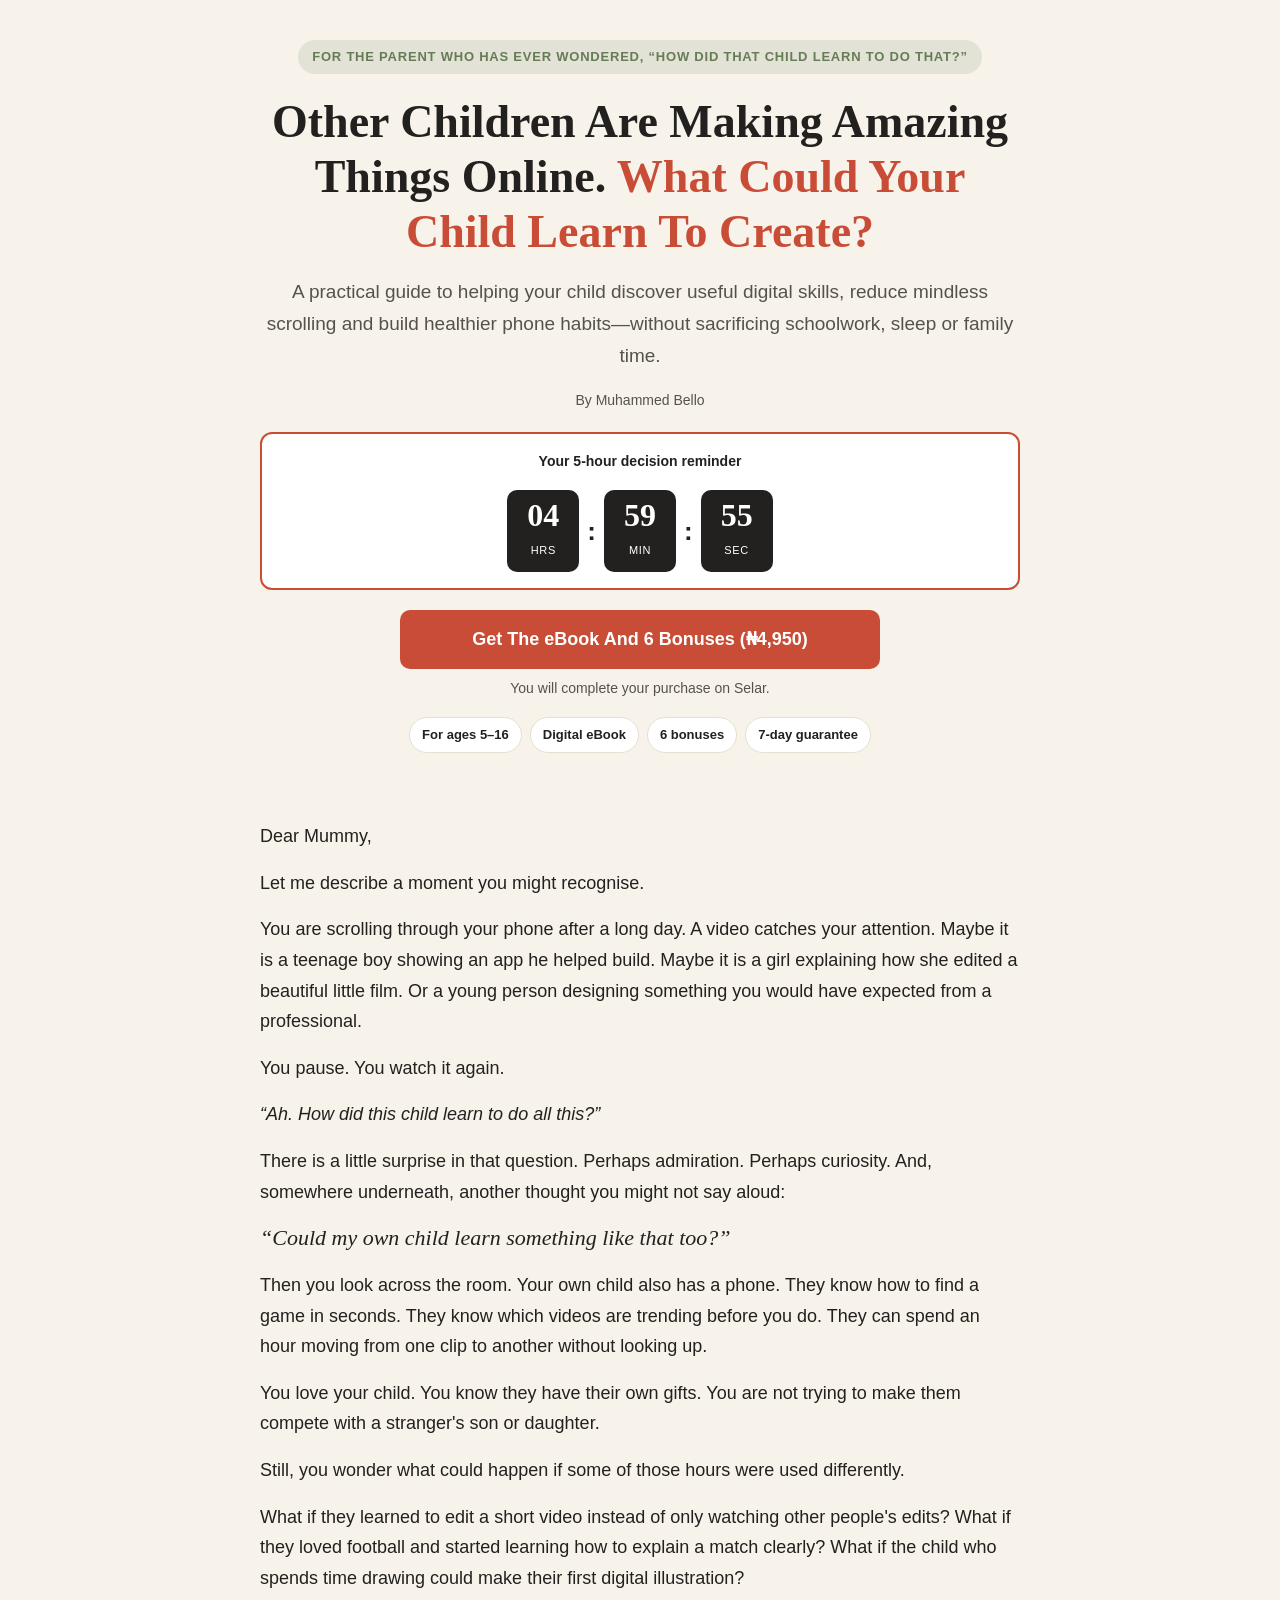
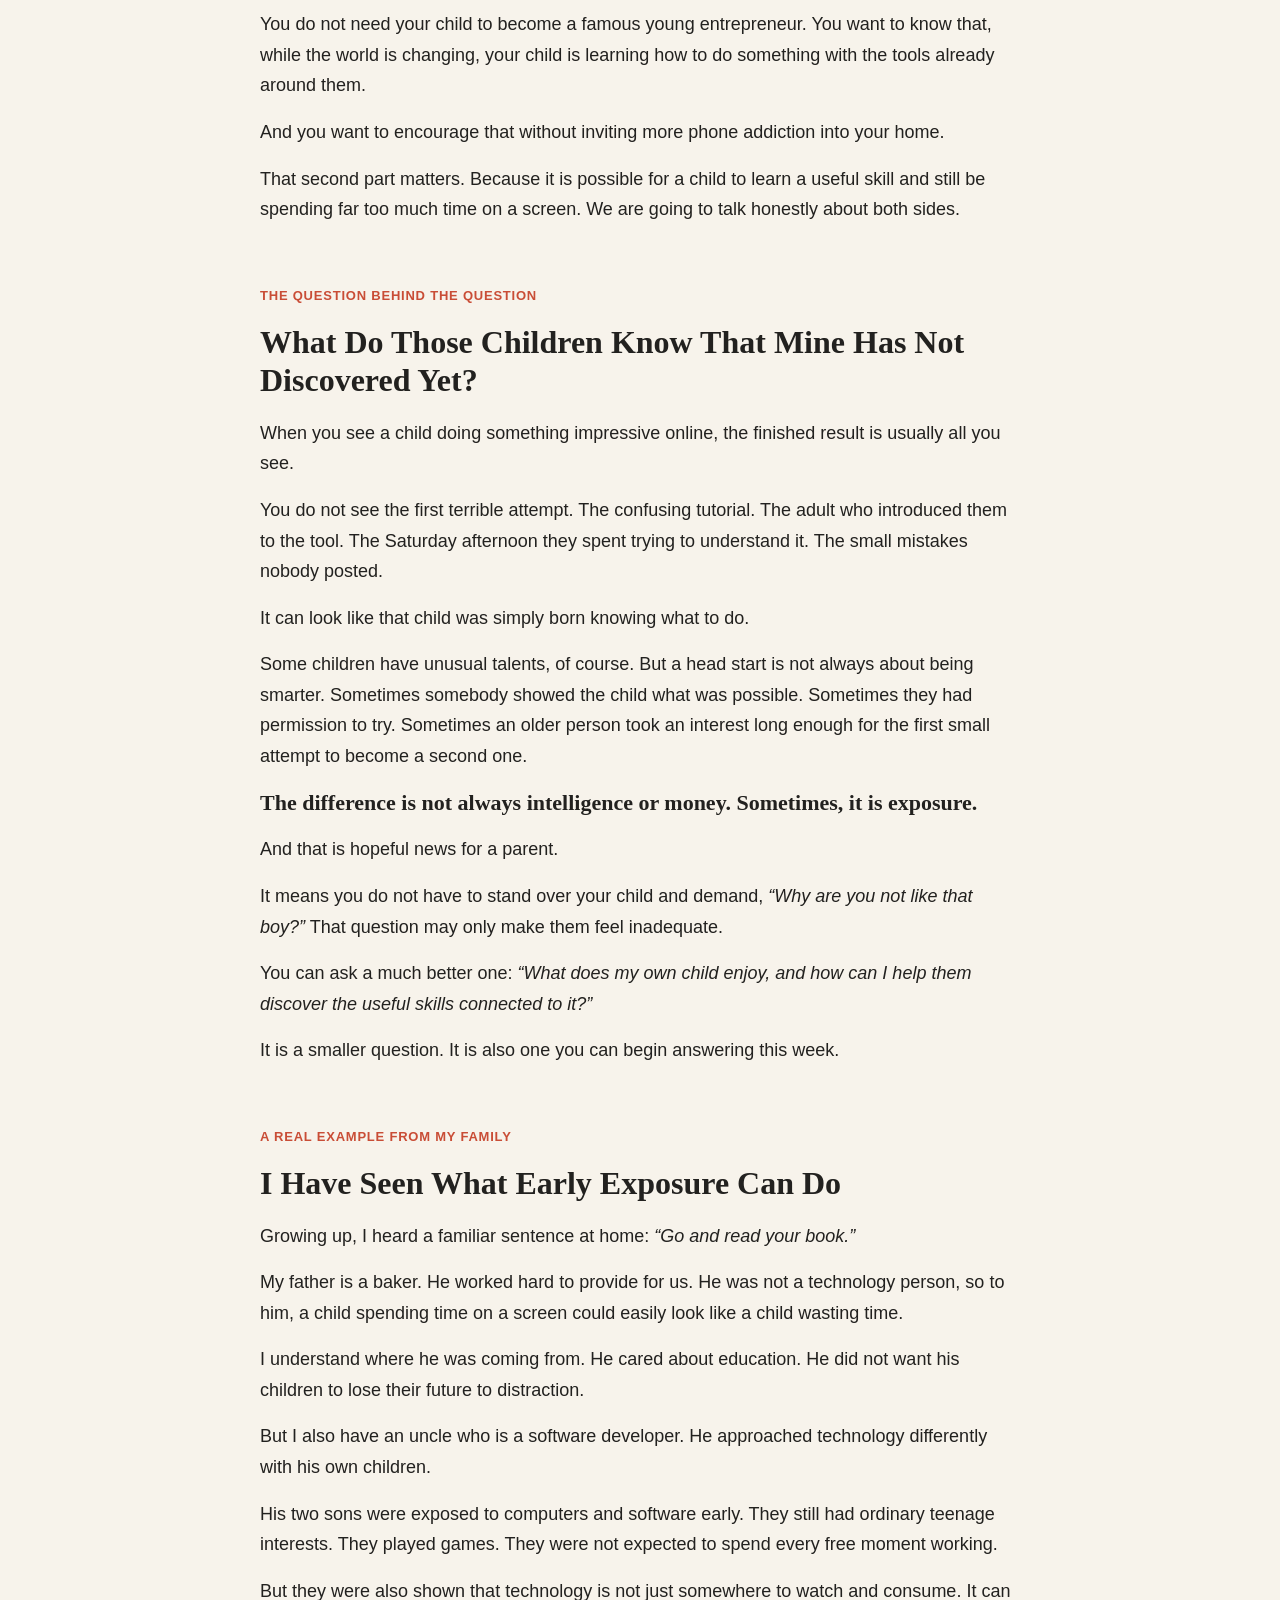
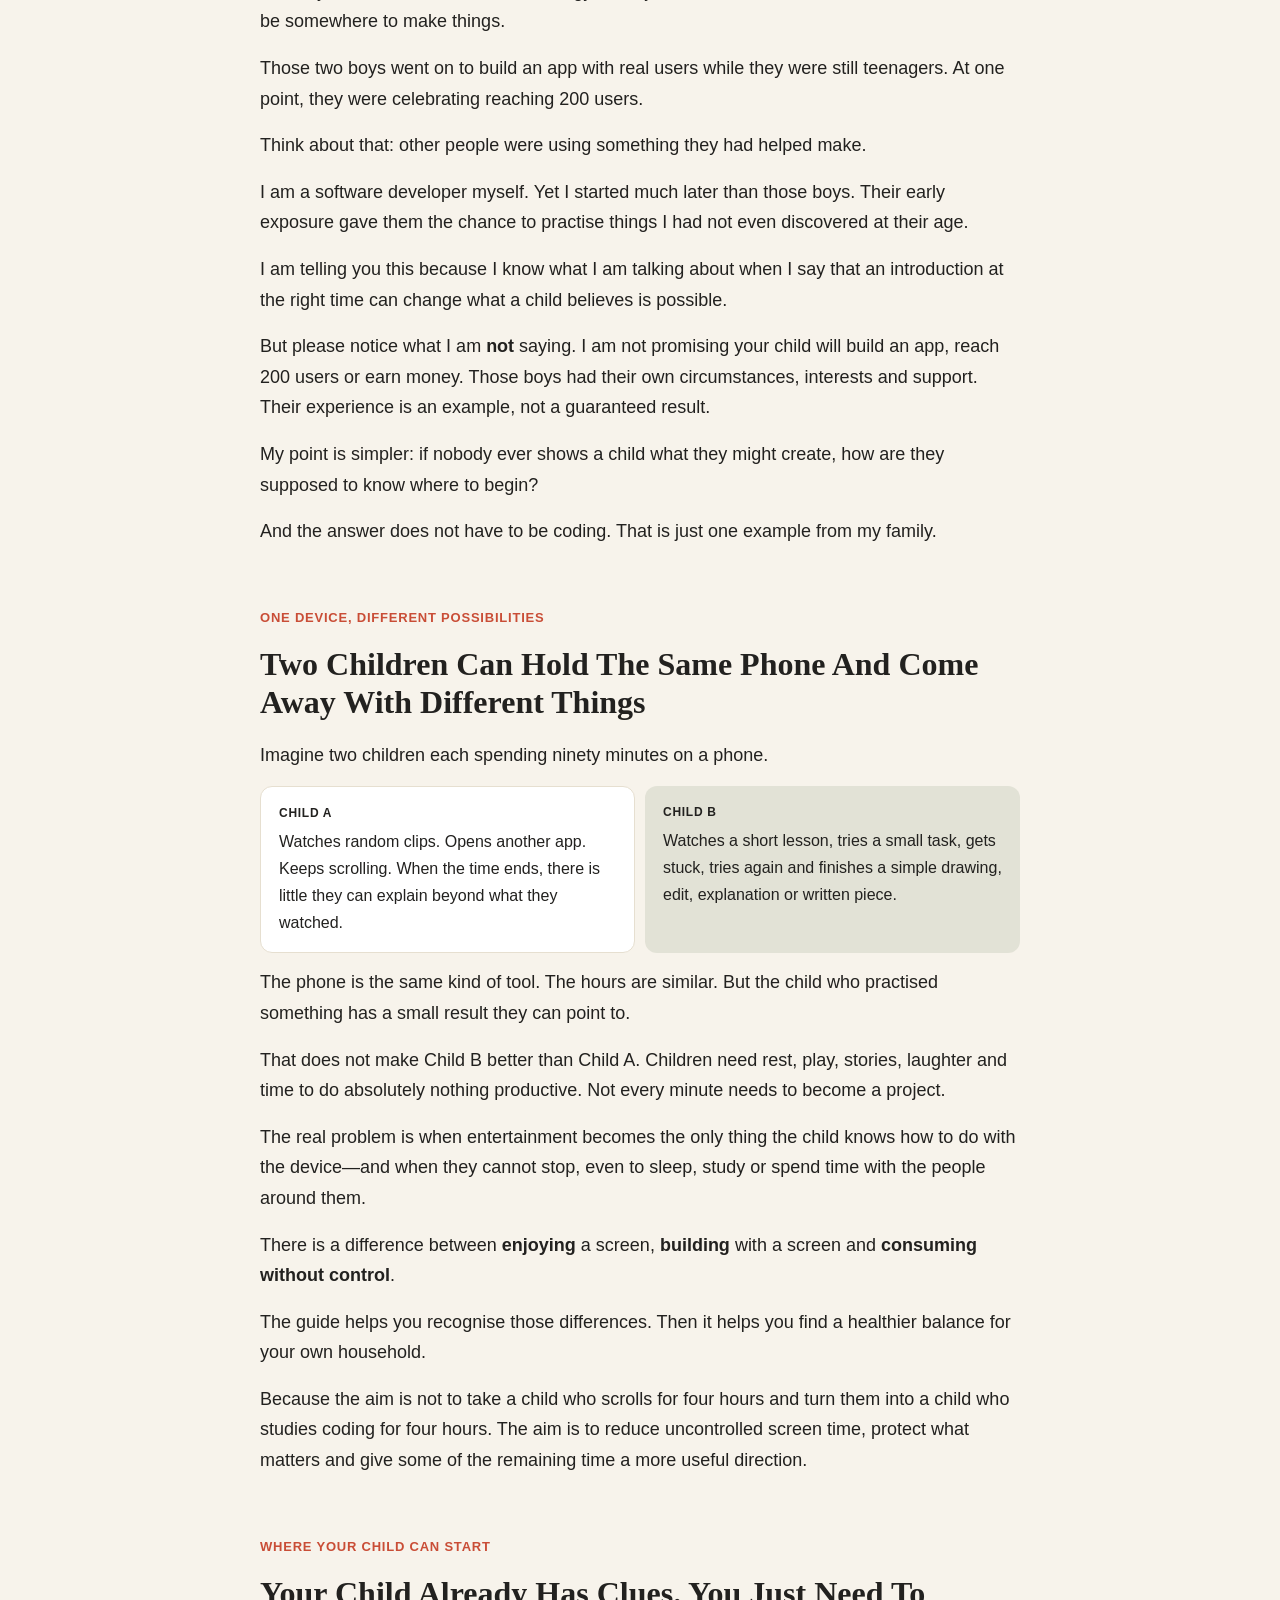
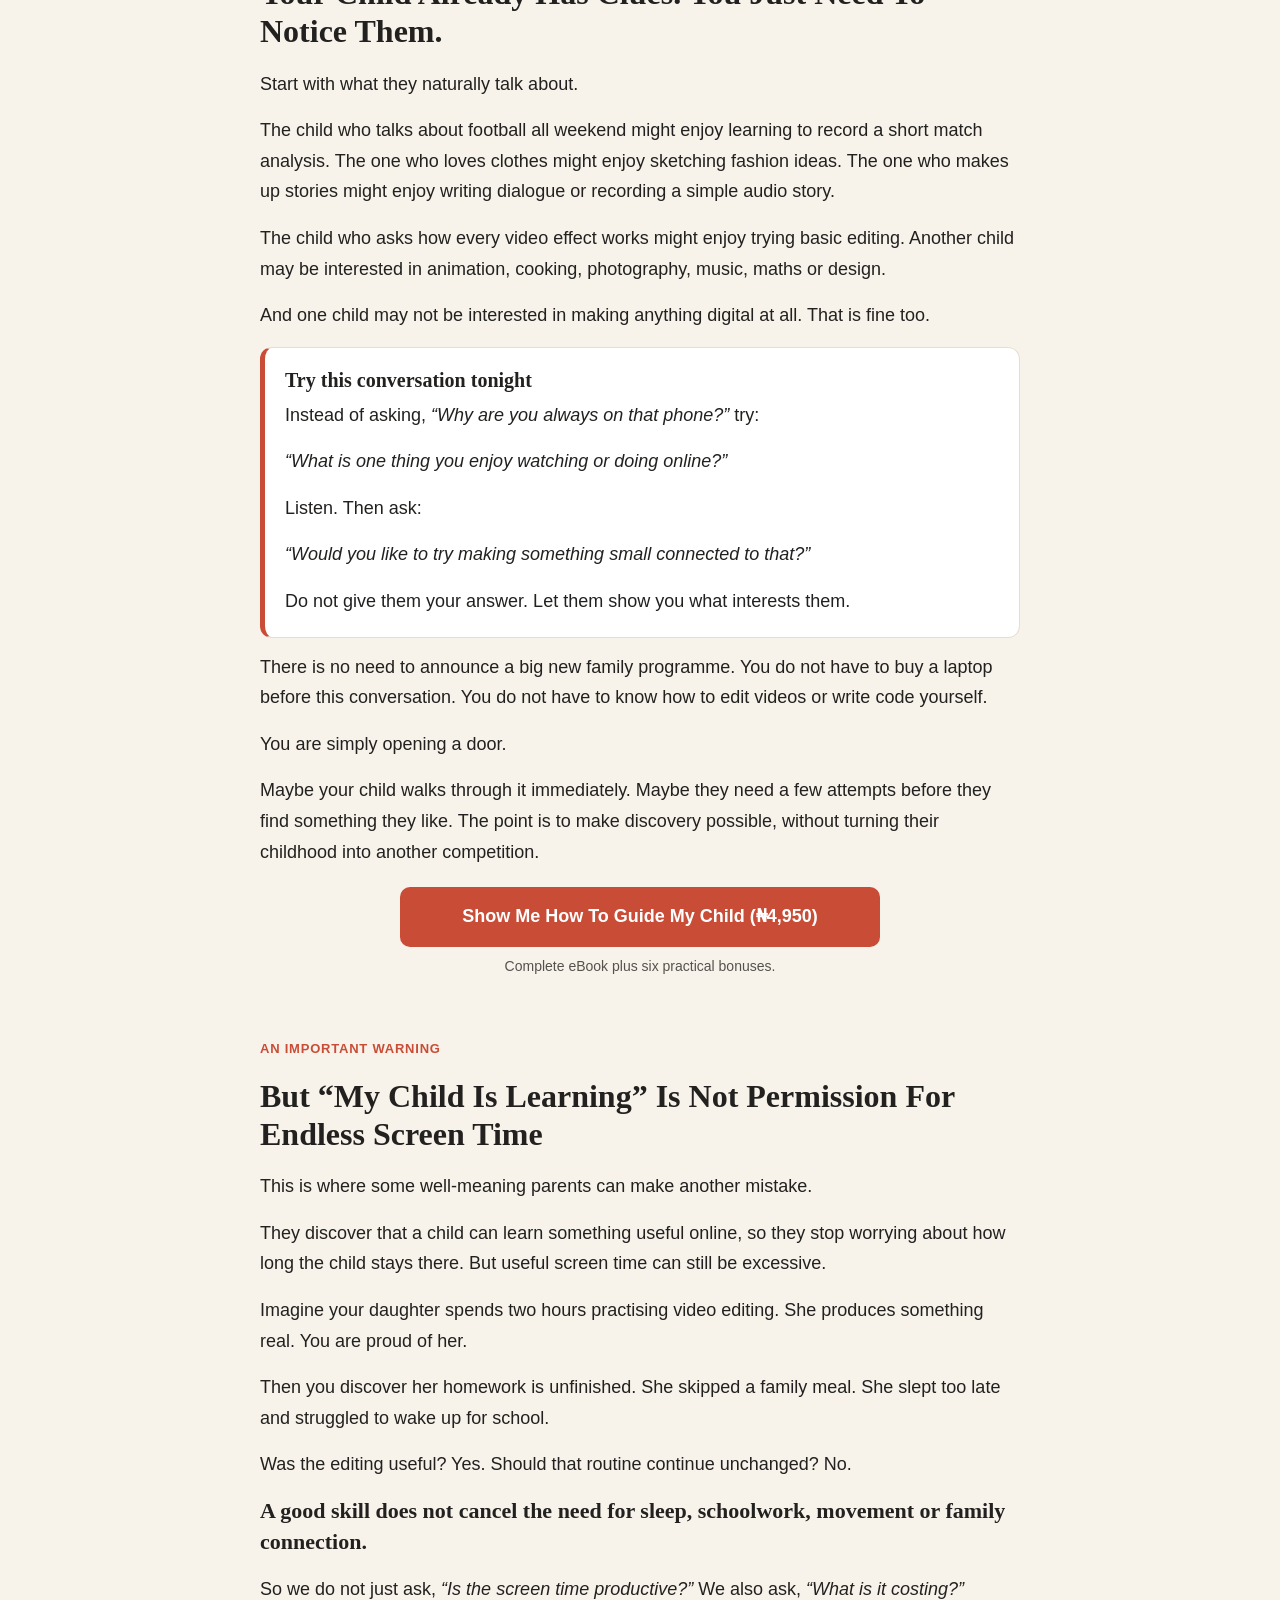
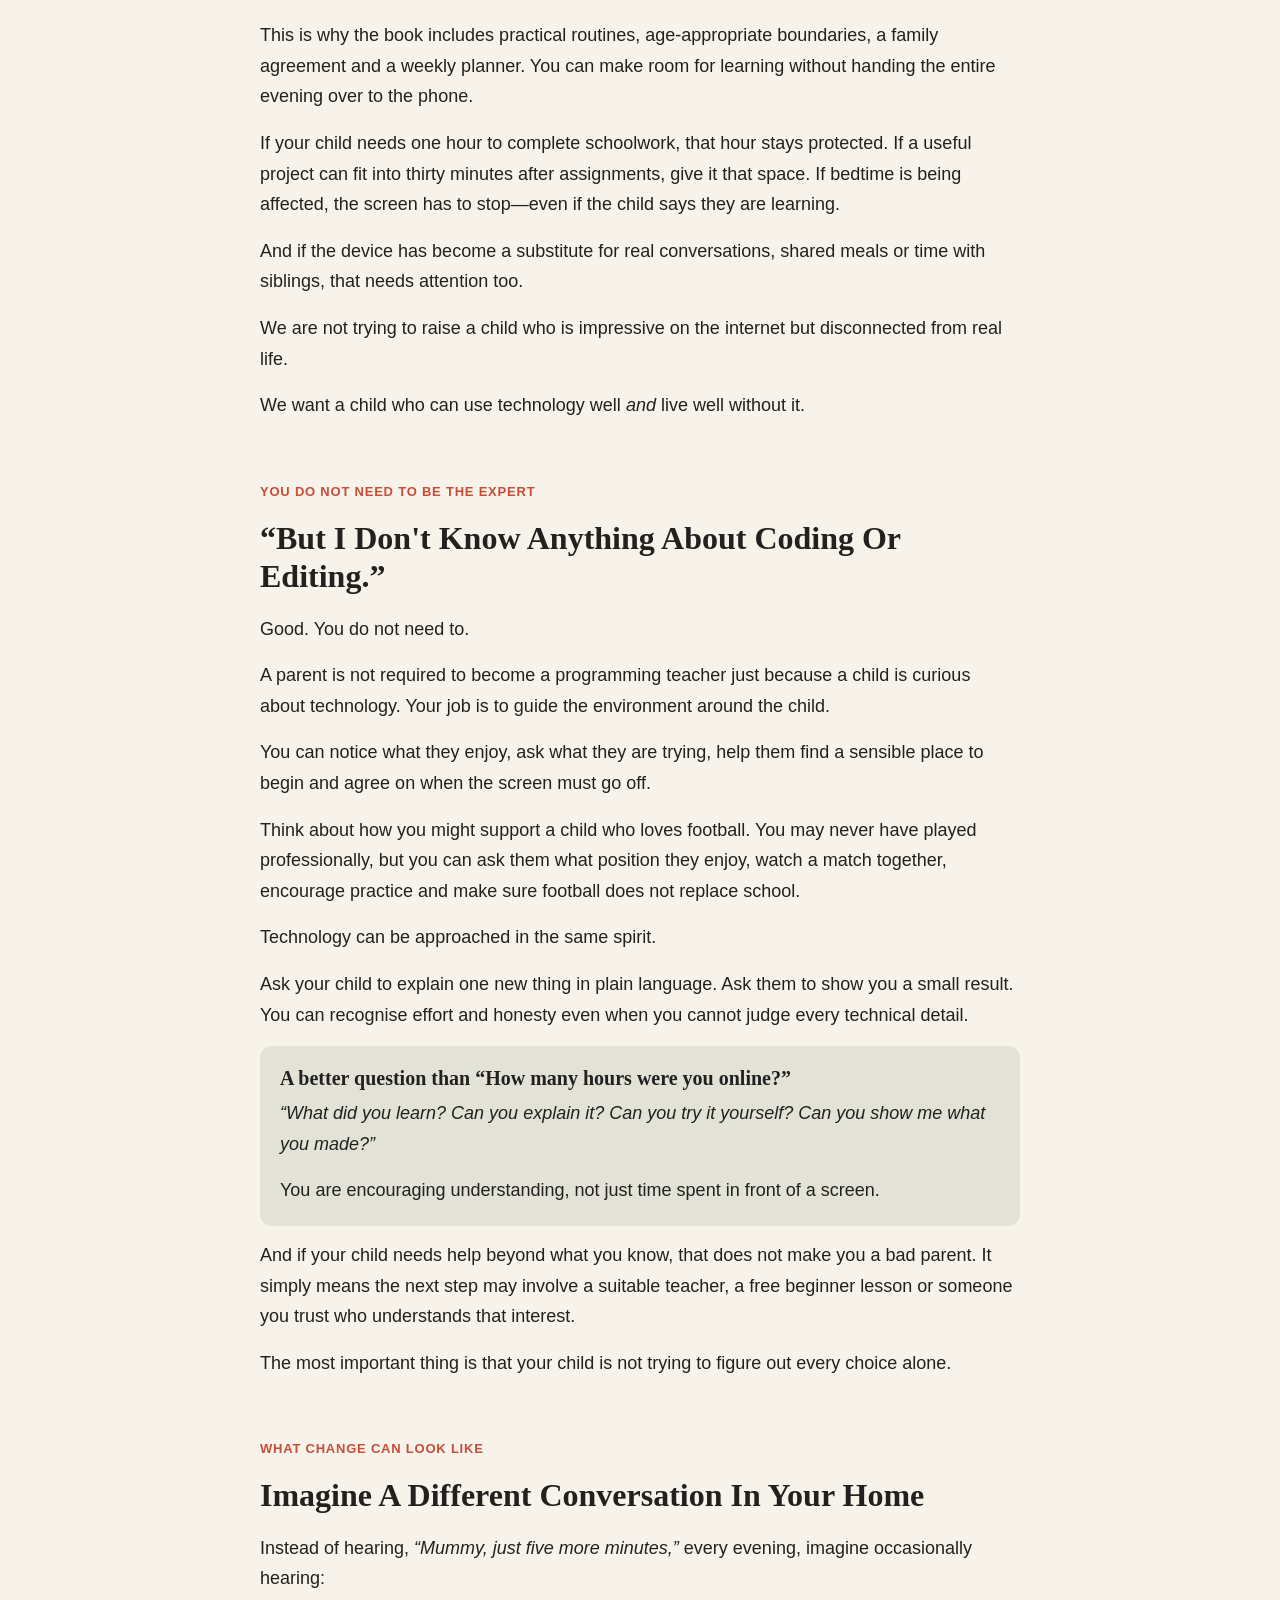
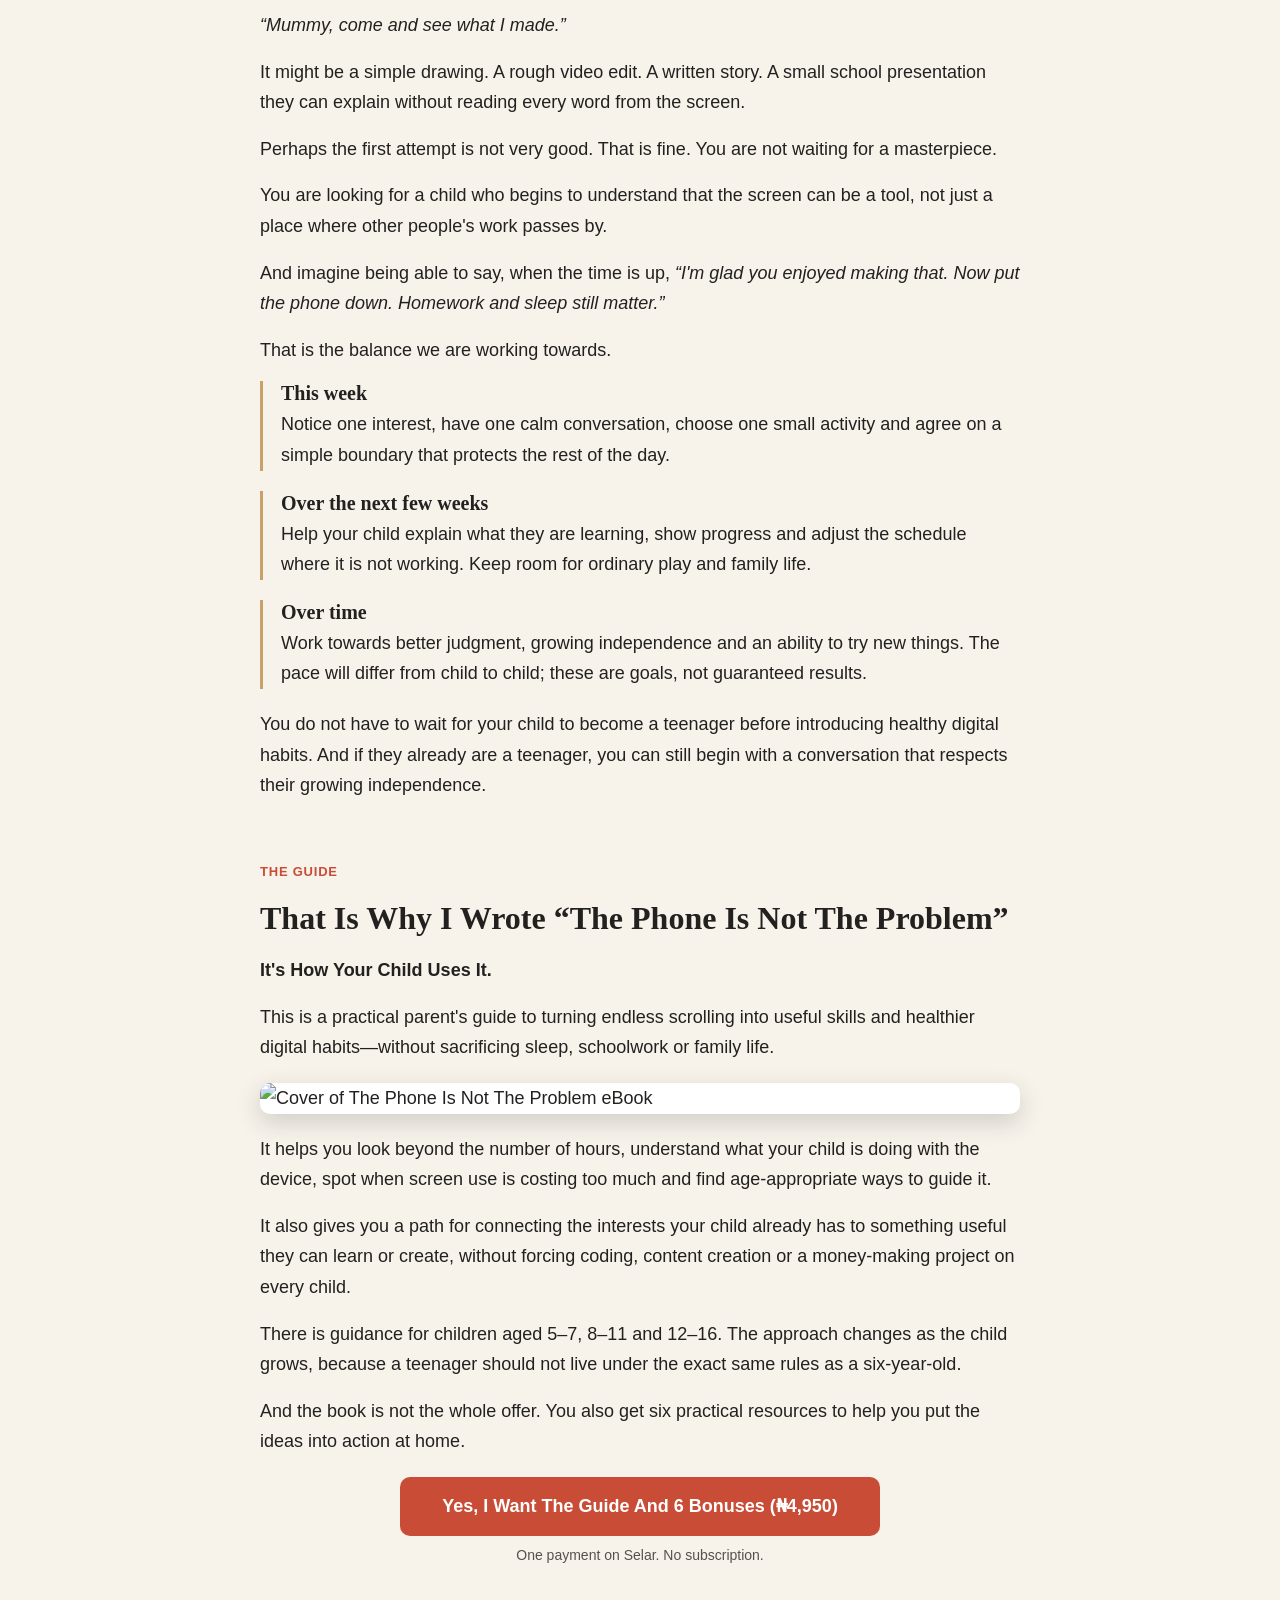
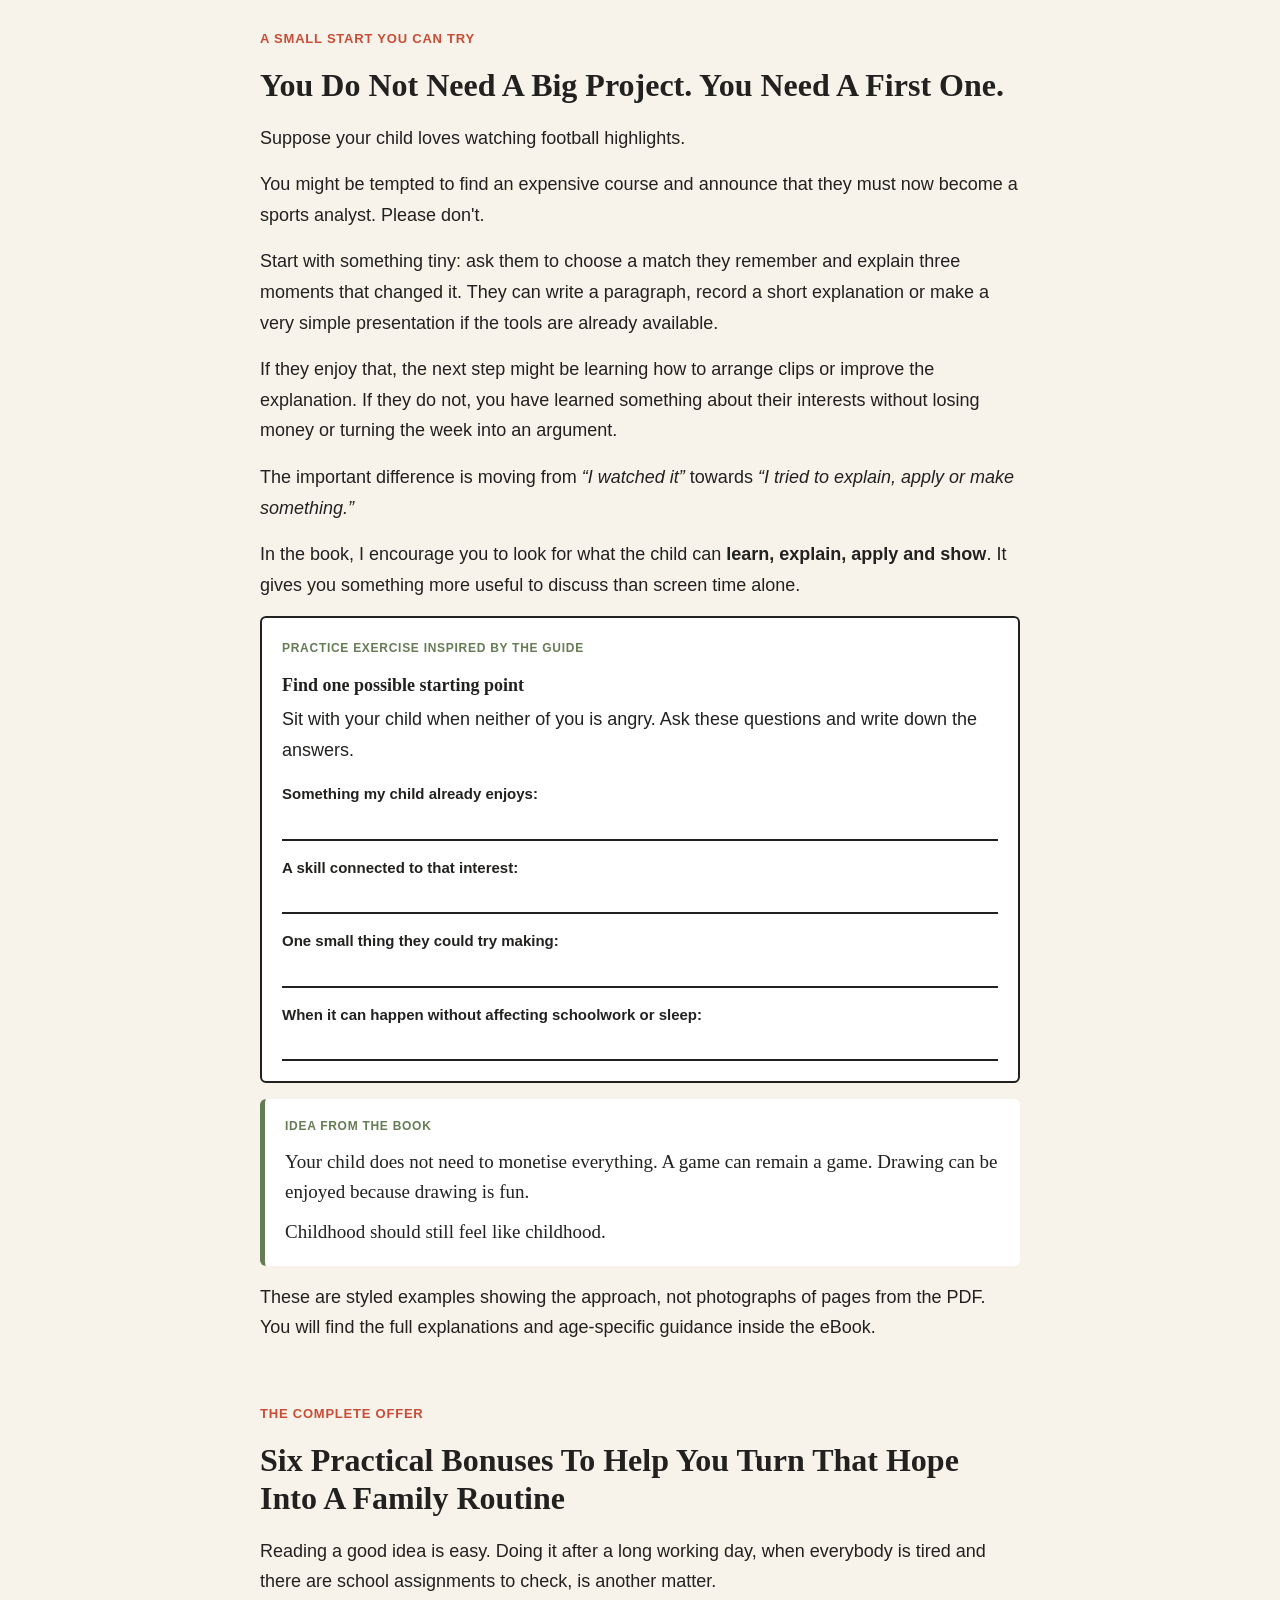
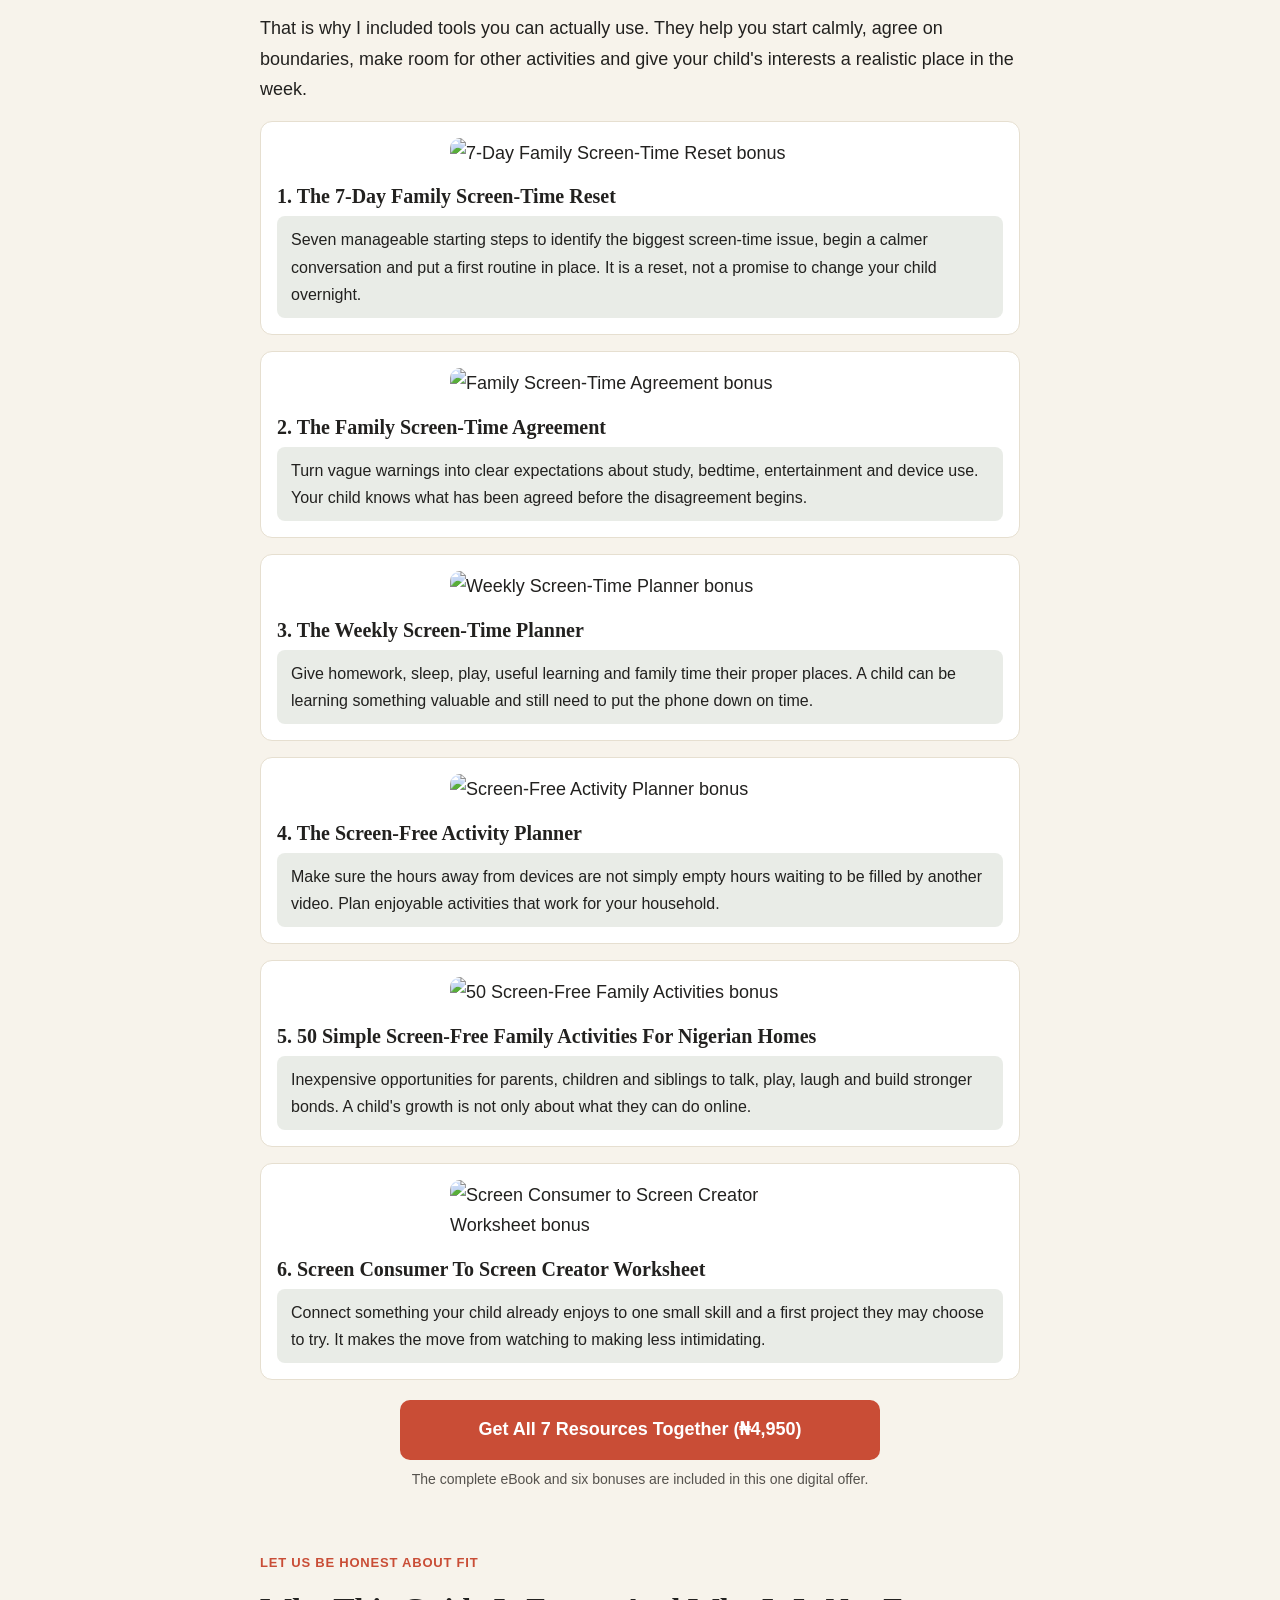
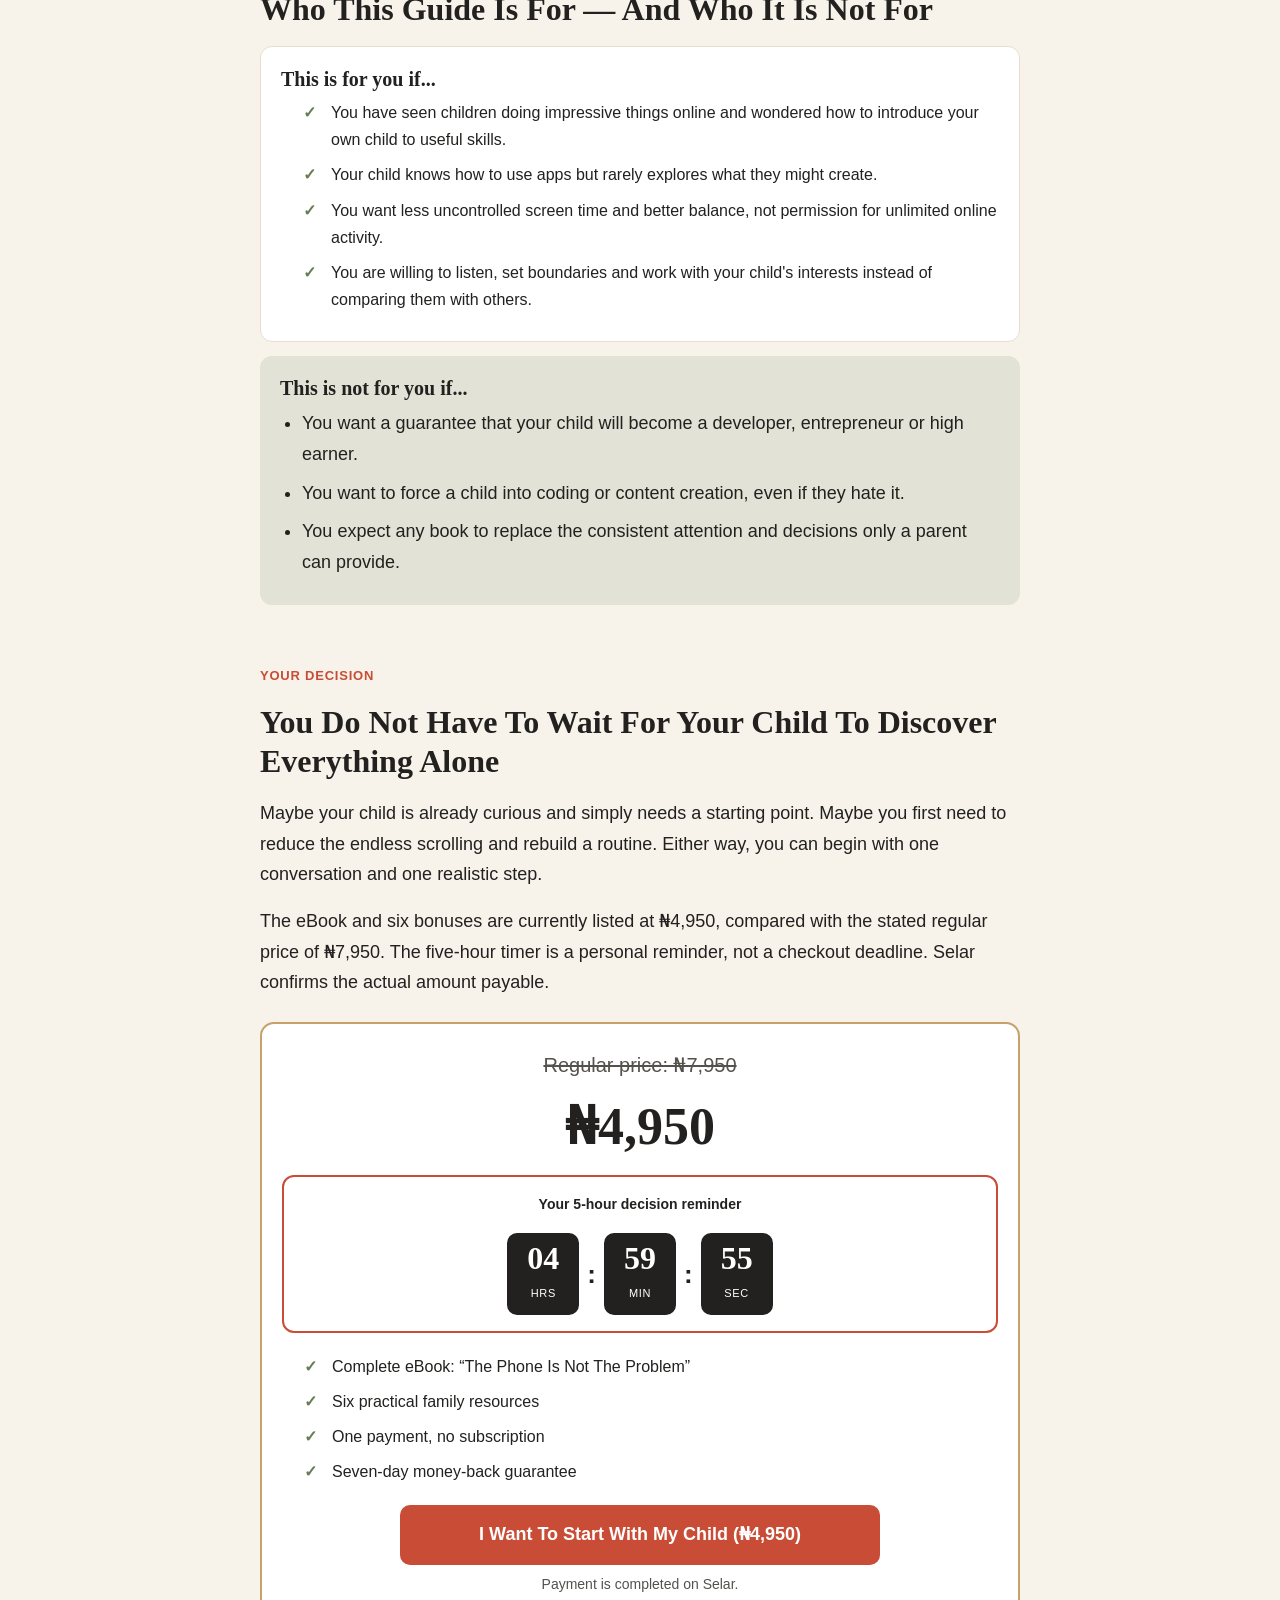
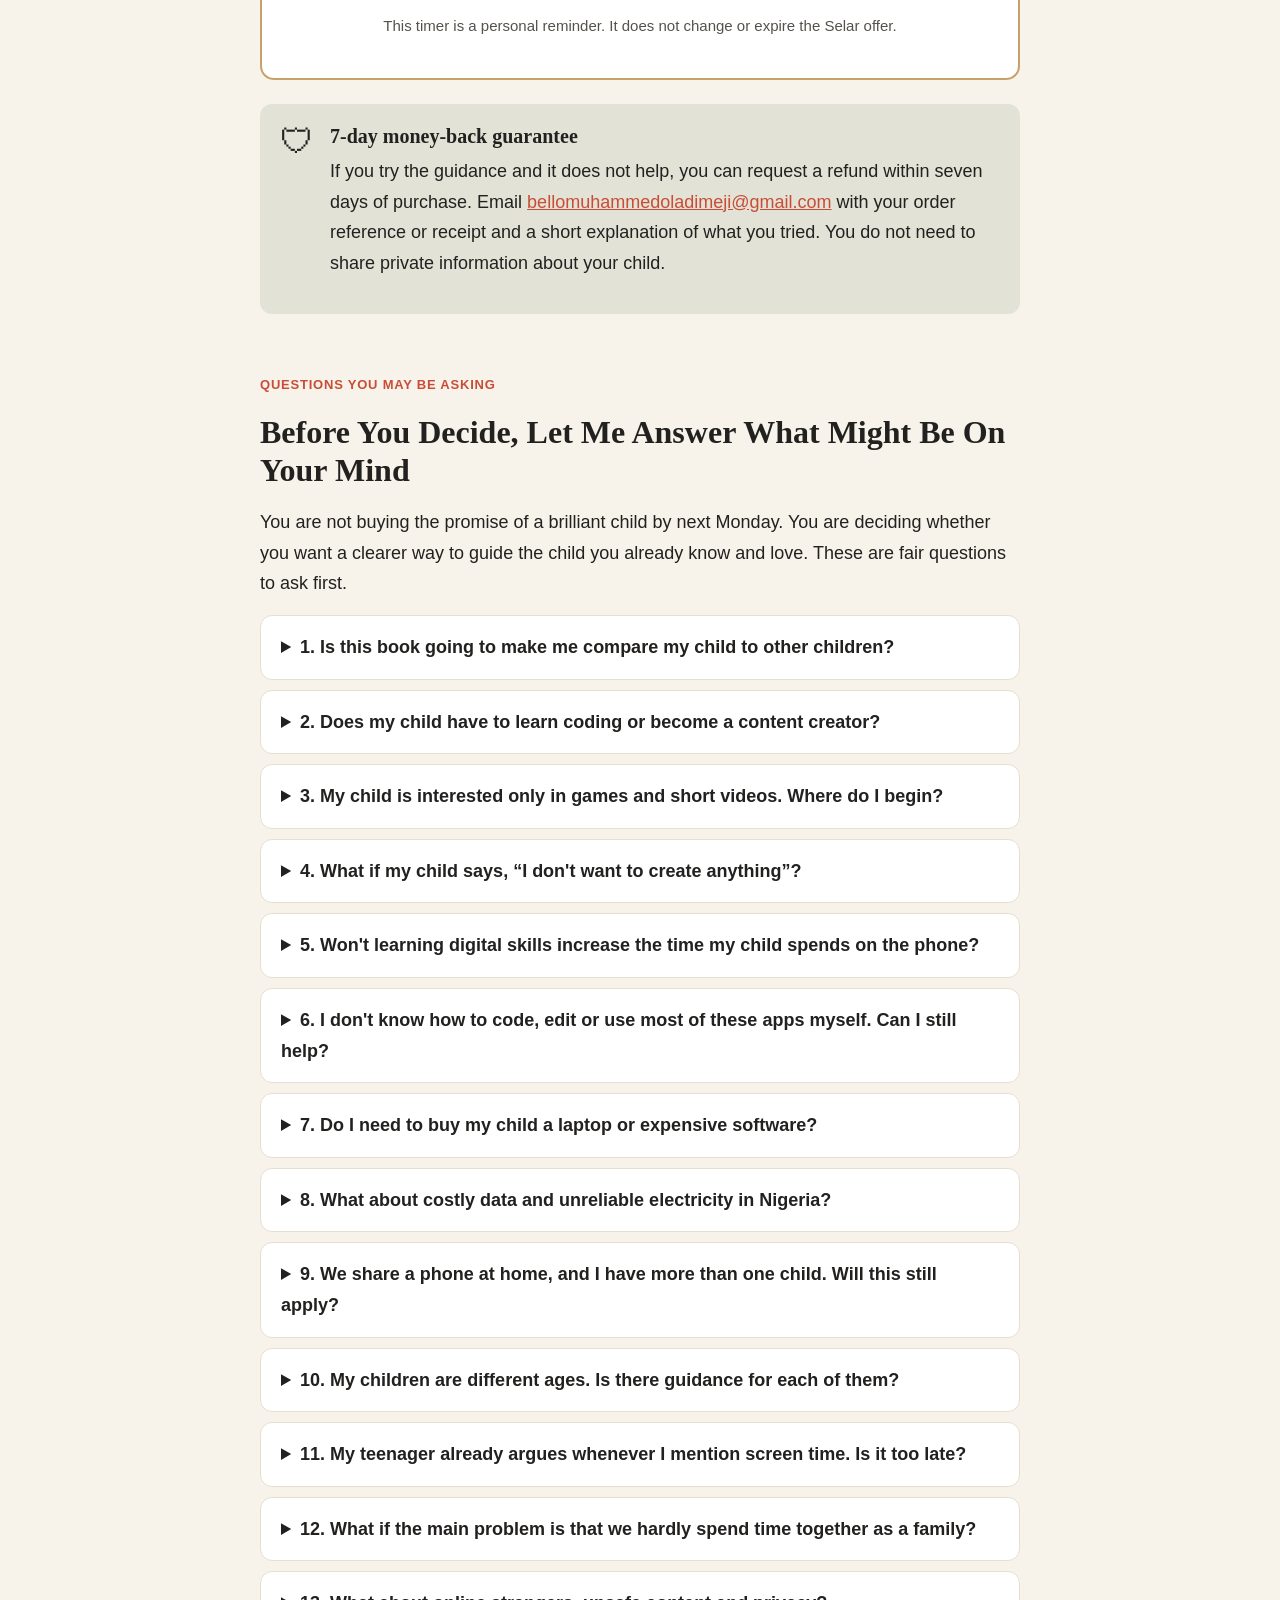
==== commit 2dad20f6: "feat: add platform independence disclaimer to both sales pages" ====
--- a/screen-time-skills/index.html
+++ b/screen-time-skills/index.html
@@ -4,12 +4,50 @@
   <meta charset="utf-8">
   <meta name="viewport" content="width=device-width, initial-scale=1, viewport-fit=cover">
   <meta name="theme-color" content="#F7F3EB">
-  <meta name="description" content="Other children are making amazing things online. Discover a practical parent's guide to helping your child explore useful digital skills without sacrificing sleep, schoolwork or family time.">
-  <title>What Could Your Child Create? | The Phone Is Not The Problem</title>
+  <meta name="description" content="See how parents can help children discover useful digital skills and healthier screen habits without sacrificing schoolwork, sleep or family time. Includes six bonuses.">
+  <title>What Could Your Child Create? — Screen-Time Guide | Olvarel</title>
+    <meta name="author" content="Muhammed Bello">
+    <meta name="robots" content="index,follow">
+    <link rel="canonical" href="https://www.olvarel.store/screen-time-skills">
+    <link rel="icon" type="image/svg+xml" href="/assets/olvarel-mark.svg">
+    <link rel="icon" type="image/png" sizes="32x32" href="/assets/olvarel-icon-32.png">
+    <link rel="apple-touch-icon" sizes="180x180" href="/assets/olvarel-icon-180.png">
+    <meta property="og:type" content="website">
+    <meta property="og:site_name" content="Olvarel">
+    <meta property="og:locale" content="en_NG">
+    <meta property="og:title" content="What Could Your Child Create? — Olvarel">
+    <meta property="og:description" content="See how parents can help children discover useful digital skills and healthier screen habits without sacrificing schoolwork, sleep or family time. Includes six bonuses.">
+    <meta property="og:url" content="https://www.olvarel.store/screen-time-skills">
+    <meta property="og:image" content="https://www.olvarel.store/assets/olvarel-skills-social.png">
+    <meta property="og:image:width" content="1200">
+    <meta property="og:image:height" content="630">
+    <meta property="og:image:alt" content="What Could Your Child Create? — Olvarel — Olvarel">
+    <meta name="twitter:card" content="summary_large_image">
+    <meta name="twitter:title" content="What Could Your Child Create? — Olvarel">
+    <meta name="twitter:description" content="See how parents can help children discover useful digital skills and healthier screen habits without sacrificing schoolwork, sleep or family time. Includes six bonuses.">
+    <meta name="twitter:image" content="https://www.olvarel.store/assets/olvarel-skills-social.png">
+    <script type="application/ld+json">{"@context":"https://schema.org","@type":"Book","name":"The Phone Is Not The Problem","author":{"@type":"Person","name":"Muhammed Bello"},"inLanguage":"en","bookFormat":"https://schema.org/EBook","publisher":{"@type":"Organization","name":"Olvarel"},"description":"See how parents can help children discover useful digital skills and healthier screen habits without sacrificing schoolwork, sleep or family time. Includes six bonuses.","url":"https://www.olvarel.store/screen-time-skills"}</script>
+
+  <!-- Meta Pixel: Olvarel /screen-time-skills only -->
+  <script>
+  !function(f,b,e,v,n,t,s)
+  {if(f.fbq)return;n=f.fbq=function(){n.callMethod?
+  n.callMethod.apply(n,arguments):n.queue.push(arguments)};
+  if(!f._fbq)f._fbq=n;n.push=n;n.loaded=!0;n.version='2.0';
+  n.queue=[];t=b.createElement(e);t.async=!0;
+  t.src=v;s=b.getElementsByTagName(e)[0];
+  s.parentNode.insertBefore(t,s)}(window,document,'script',
+  'https://connect.facebook.net/en_US/fbevents.js');
+  fbq('init','1151904217258138');
+  fbq('track','PageView');
+  </script>
+  <!-- End Meta Pixel -->
   <link rel="stylesheet" href="/screen-time-skills/styles.css">
-  <link rel="canonical" href="https://olvarel.store/screen-time-skills">
 </head>
 <body>
+  <noscript><img height="1" width="1" style="display:none"
+    src="https://www.facebook.com/tr?id=1151904217258138&amp;ev=PageView&amp;noscript=1"
+    alt=""></noscript>
   <main class="pnp">
     <div class="pnp-w">
 
@@ -370,6 +408,10 @@
   <p class="pnp-small">By Muhammed Bello</p>
 </section>
 
+      <footer class="pnp-disclaimer" aria-label="Advertising platform disclaimer">
+  <p>Independent website notice: This website and its products are operated by Olvarel. They are not part of, affiliated with, sponsored by, or endorsed by Meta Platforms, Inc., Facebook or Instagram. Facebook and Instagram are trademarks of Meta Platforms, Inc.</p>
+</footer>
+
     </div>
     <div class="pnp-stick" data-pnp-stick>
       <p><s>₦7,950</s><br><b>₦4,950</b></p>
--- a/screen-time-skills/styles.css
+++ b/screen-time-skills/styles.css
@@ -646,3 +646,16 @@
     padding: 11px 10px;
   }
 }
+
+/* Advertising platform independence notice shown below the sales copy. */
+.pnp .pnp-disclaimer {
+  max-width: 800px;
+  margin: 40px auto 0;
+  padding: 24px 20px 32px;
+  border-top: 1px solid #E6DFD0;
+  text-align: center;
+  font-size: 12px;
+  line-height: 1.65;
+  color: #55524D;
+}
+.pnp .pnp-disclaimer p { margin: 0; }
